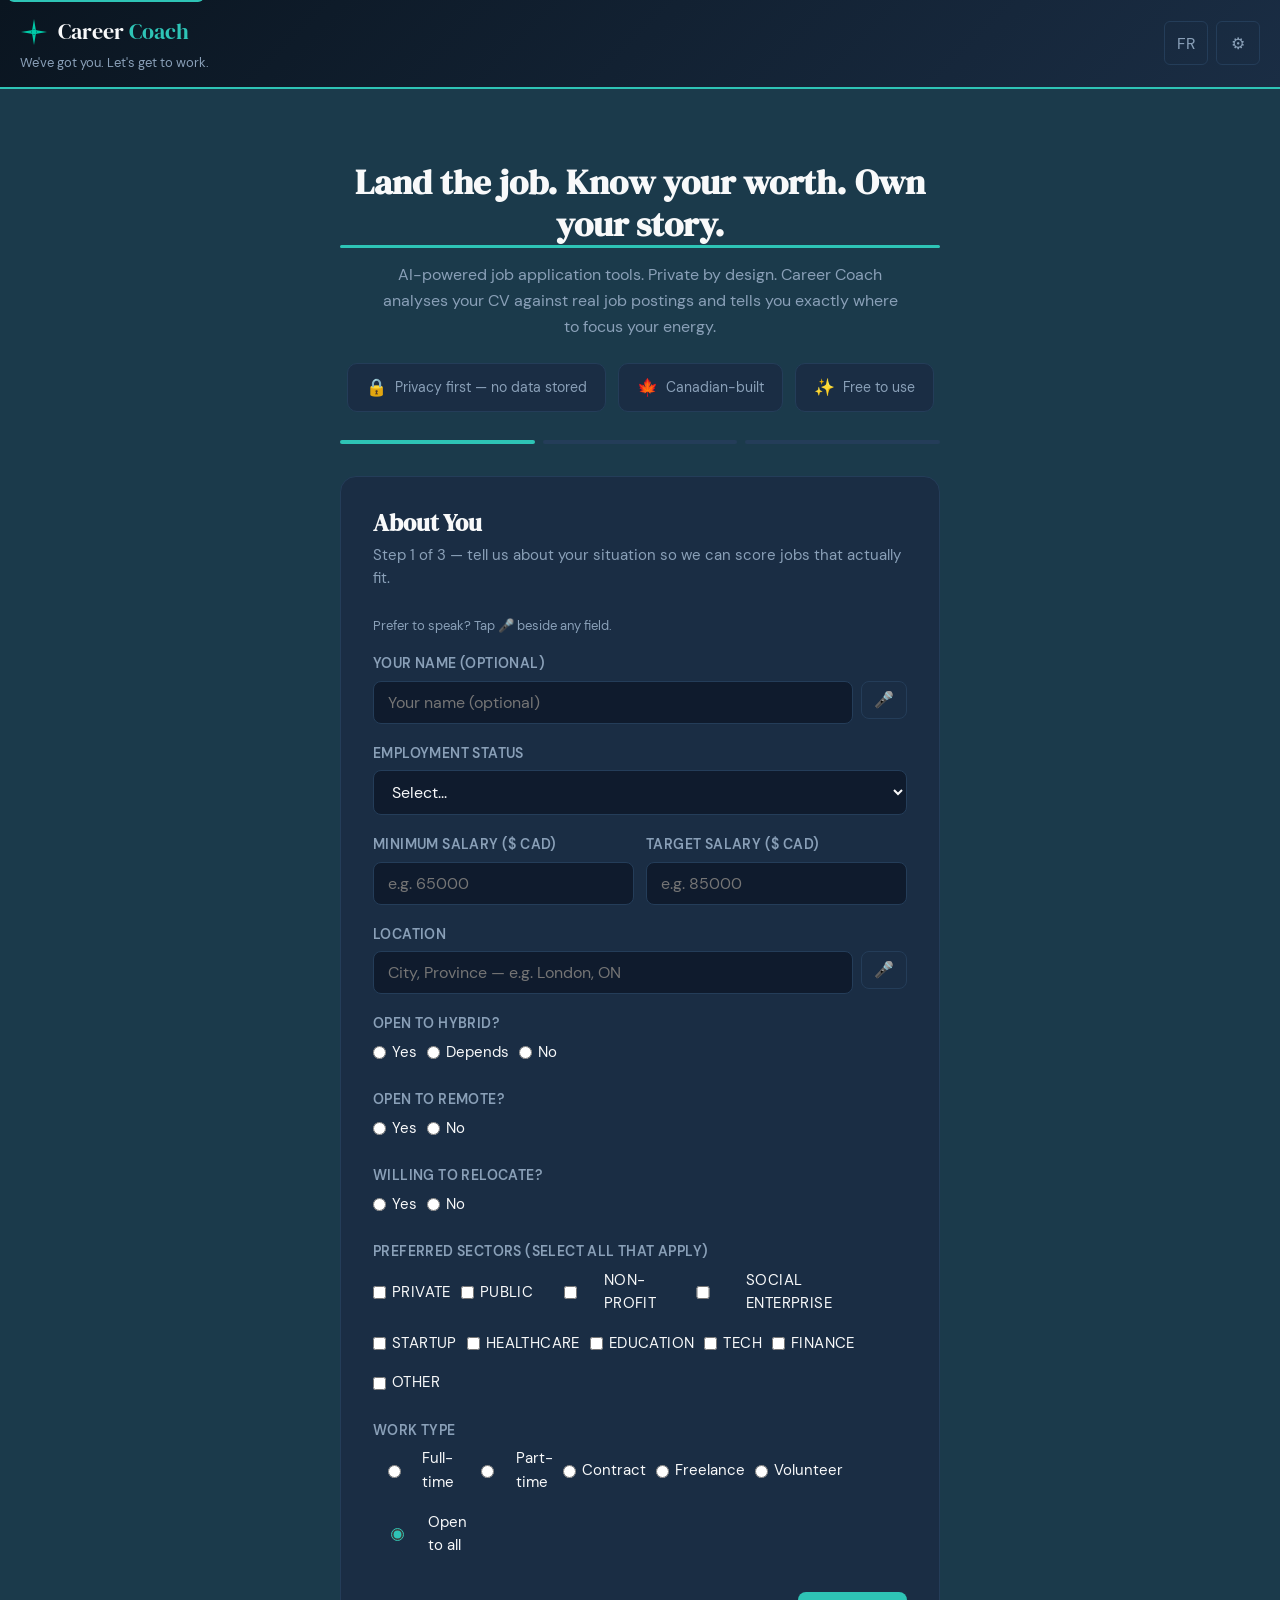
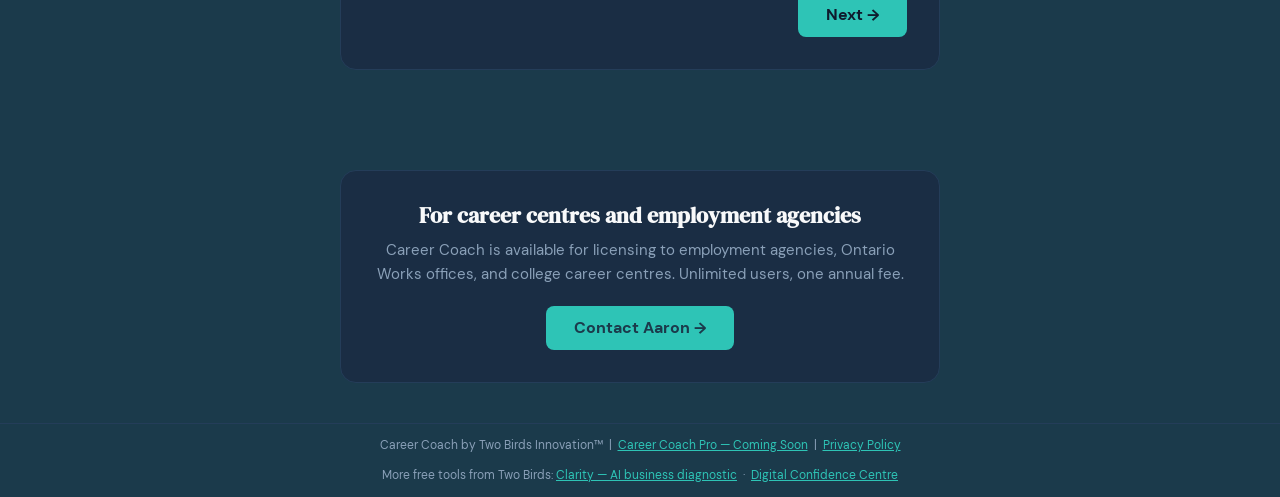
==== index.html @ eff374d5 "﻿feat(gate-zero): Posting Health Check module - Gate Zero structural enforcement Replaces manual Mar" ====
<!DOCTYPE html>
<html lang="en-CA">
<head>
  <meta charset="UTF-8">
  <meta name="viewport" content="width=device-width, initial-scale=1.0">
  <title>Career Coach — AI Job Application Tool | Two Birds Innovation</title>
  <meta name="description" content="Career Coach: AI-powered job application tools. Analyses your CV against real job postings and tells you where to focus. Private by design — your data stays in your browser.">
  <meta name="robots" content="index, follow">
  <link rel="canonical" href="https://twobirds-kramerica.github.io/career-coach/">
  <meta property="og:title" content="Career Coach — AI Job Application Tool">
  <meta property="og:description" content="Land the job. Know your worth. Own your story. AI-powered job application tools. Private by design.">
  <meta property="og:type" content="website">
  <meta property="og:url" content="https://twobirds-kramerica.github.io/career-coach/">
  <meta property="og:locale" content="en_CA">
  <!-- Self-hosted fonts (SIL OFL 1.1) — see fonts/*/OFL.txt for licence -->
  <link rel="preload" href="fonts/dm-sans/DMSans-Regular.woff2" as="font" type="font/woff2" crossorigin>
  <link rel="preload" href="fonts/dm-sans/DMSans-Medium.woff2" as="font" type="font/woff2" crossorigin>
  <link rel="preload" href="fonts/dm-sans/DMSans-SemiBold.woff2" as="font" type="font/woff2" crossorigin>
  <link rel="preload" href="fonts/dm-sans/DMSans-Bold.woff2" as="font" type="font/woff2" crossorigin>
  <link rel="stylesheet" href="fonts/dm-sans/dm-sans.css">
  <link rel="stylesheet" href="fonts/dm-serif-display/dm-serif-display.css">
  <style>
    *, *::before, *::after { box-sizing: border-box; margin: 0; padding: 0; }

    :root {
      --navy: #1B3A4B;
      --card: #1A2D44;
      --border: #243d59;
      --warm: #F8F9FA;
      --teal: #2EC4B6;
      --teal-dim: #239e93;
      --amber: #FF9F1C;
      --muted: #8AA0B8;
      --green: #2ECC71;
      --yellow: #F39C12;
      --red: #E74C3C;
      --purple: #9B59B6;
      --bg: #0F1B2D;
    }

    body { background: var(--navy); color: var(--warm); font-family: 'DM Sans', -apple-system, BlinkMacSystemFont, "Segoe UI", Roboto, sans-serif; min-height: 100vh; font-size: 16px; line-height: 1.6; }
    h1 { font-size: 40px; line-height: 1.2; }
    h2 { font-size: 32px; line-height: 1.2; }
    h3 { font-size: 24px; line-height: 1.2; }
    @media (max-width: 600px) {
      h1 { font-size: 28px; }
      h2 { font-size: 24px; }
      h3 { font-size: 20px; }
    }

    /* ── Util ── */
    .hidden { display: none !important; }
    .sr-only { position: absolute; width: 1px; height: 1px; overflow: hidden; clip: rect(0,0,0,0); }
    input, select, textarea { font-family: inherit; font-size: 1em; }
    button { font-family: inherit; cursor: pointer; }
    :focus-visible { outline: 2px solid var(--teal); outline-offset: 3px; }

    /* ── Header ── */
    .app-header {
      background: linear-gradient(135deg, #0a1520, #1A2D44);
      border-bottom: 2px solid var(--teal);
      padding: 14px 20px;
      display: flex; align-items: center; justify-content: space-between;
    }
    .app-logo { font-family: 'DM Serif Display', serif; font-size: 1.4em; color: var(--warm); }
    .app-logo span { color: var(--teal); }
    .app-tagline { color: var(--muted); font-size: 0.82em; margin-top: 2px; }
    .header-actions { display: flex; gap: 8px; align-items: center; }
    .btn-icon { background: none; border: 1px solid var(--border); color: var(--muted); padding: 6px 10px; border-radius: 6px; font-size: 1em; transition: border-color 0.2s; min-height: 44px; min-width: 44px; }
    .btn-icon:hover { border-color: var(--teal); color: var(--teal); }

    /* ── Onboarding ── */
    #onboarding {
      max-width: 640px; margin: 40px auto; padding: 0 20px 60px;
    }
    .wizard-progress { display: flex; gap: 8px; margin-bottom: 32px; }
    .wizard-step {
      flex: 1; height: 4px; border-radius: 2px; background: var(--border);
      transition: background 0.3s;
    }
    .wizard-step.active { background: var(--teal); }
    .wizard-step.done { background: var(--green); }

    .onboard-card {
      background: var(--card); border: 1px solid var(--border); border-radius: 16px; padding: 32px;
    }
    .onboard-card h2 { font-family: 'DM Serif Display', serif; font-size: 1.5rem; margin-bottom: 6px; color: var(--warm); }
    .onboard-card p.sub { color: var(--muted); font-size: 0.92em; margin-bottom: 24px; }

    .field-group { margin-bottom: 18px; }
    .field-group label { display: block; font-size: 0.88em; font-weight: 600; color: var(--muted); margin-bottom: 6px; text-transform: uppercase; letter-spacing: 0.4px; }
    .field-group input, .field-group select, .field-group textarea {
      width: 100%; padding: 10px 14px; background: #0F1B2D; border: 1px solid var(--border);
      border-radius: 8px; color: var(--warm); outline: none; transition: border-color 0.2s;
    }
    .field-group input:focus, .field-group select:focus, .field-group textarea:focus { border-color: var(--teal); }
    .field-group select option { background: var(--card); }
    .field-row { display: grid; grid-template-columns: 1fr 1fr; gap: 12px; }
    .radio-group { display: flex; gap: 10px; flex-wrap: wrap; }
    .radio-group label { display: flex; align-items: center; gap: 6px; cursor: pointer; font-size: 0.92em; font-weight: 400; color: var(--warm); text-transform: none; letter-spacing: 0; }
    .radio-group input[type=radio] { accent-color: var(--teal); }

    .priority-grid { display: grid; gap: 10px; }
    .priority-row { display: flex; align-items: center; gap: 12px; }
    .priority-row label { flex: 1; font-size: 0.92em; font-weight: 400; color: var(--warm); text-transform: none; letter-spacing: 0; }
    .priority-row input[type=number] { width: 64px; text-align: center; }

    .wizard-nav { display: flex; justify-content: space-between; margin-top: 28px; gap: 12px; }
    .btn-primary { background: var(--teal); color: #0F1B2D; border: none; padding: 12px 28px; border-radius: 8px; font-weight: 700; font-size: 1em; transition: background 0.2s; }
    .btn-primary:hover { background: var(--teal-dim); }
    .btn-secondary { background: none; border: 1px solid var(--border); color: var(--muted); padding: 12px 20px; border-radius: 8px; font-size: 1em; }
    .btn-secondary:hover { border-color: var(--teal); color: var(--teal); }

    .api-notice { background: rgba(0,201,167,0.08); border: 1px solid rgba(0,201,167,0.3); border-radius: 8px; padding: 12px 16px; font-size: 0.85em; color: var(--teal); margin-top: 16px; }

    /* ── Main Interface ── */
    #main-app { display: flex; height: calc(100vh - 60px); overflow: hidden; }

    .left-panel {
      width: 340px; min-width: 280px; border-right: 1px solid var(--border);
      display: flex; flex-direction: column; overflow: hidden;
    }
    .panel-header { padding: 16px; border-bottom: 1px solid var(--border); display: flex; align-items: center; justify-content: space-between; flex-shrink: 0; }
    .panel-title { font-weight: 700; font-size: 1em; }
    .job-count { background: var(--teal); color: #0F1B2D; border-radius: 12px; padding: 2px 8px; font-size: 0.78em; font-weight: 700; }

    .filter-bar { padding: 10px 16px; border-bottom: 1px solid var(--border); display: flex; gap: 6px; flex-wrap: wrap; flex-shrink: 0; }
    .filter-btn { background: none; border: 1px solid var(--border); color: var(--muted); padding: 4px 10px; border-radius: 20px; font-size: 0.78em; transition: all 0.2s; }
    .filter-btn.active { background: var(--teal); border-color: var(--teal); color: #0F1B2D; font-weight: 700; }

    .sort-bar { padding: 8px 16px; border-bottom: 1px solid var(--border); display: flex; align-items: center; gap: 8px; flex-shrink: 0; }
    .sort-bar label { font-size: 0.78em; color: var(--muted); }
    .sort-bar select { background: var(--card); border: 1px solid var(--border); color: var(--warm); padding: 4px 8px; border-radius: 6px; font-size: 0.8em; }

    .jobs-list { flex: 1; overflow-y: auto; padding: 12px; display: flex; flex-direction: column; gap: 8px; }
    .jobs-empty { color: var(--muted); font-size: 0.9em; text-align: center; padding: 40px 20px; }

    .job-card {
      background: var(--card); border: 1px solid var(--border); border-radius: 10px; padding: 14px;
      cursor: pointer; transition: border-color 0.2s;
    }
    .job-card:hover { border-color: var(--teal); }
    .job-card.selected { border-color: var(--teal); }
    .job-card-header { display: flex; justify-content: space-between; align-items: flex-start; gap: 8px; margin-bottom: 8px; }
    .job-title-co { flex: 1; }
    .job-title-co strong { font-size: 0.95em; display: block; }
    .job-title-co span { font-size: 0.82em; color: var(--muted); }
    .score-circle {
      width: 44px; height: 44px; border-radius: 50%; display: flex; align-items: center; justify-content: center;
      font-weight: 700; font-size: 0.95em; flex-shrink: 0; border: 2px solid;
    }
    .score-high { border-color: var(--green); color: var(--green); }
    .score-mid  { border-color: var(--yellow); color: var(--yellow); }
    .score-low  { border-color: var(--red); color: var(--red); }

    .job-badges { display: flex; gap: 6px; flex-wrap: wrap; }
    .badge { padding: 2px 8px; border-radius: 12px; font-size: 0.72em; font-weight: 600; }
    .badge-apply-custom { background: rgba(0,201,167,0.15); color: var(--teal); }
    .badge-apply-generic { background: rgba(243,156,18,0.15); color: var(--yellow); }
    .badge-skip { background: rgba(231,76,60,0.1); color: var(--red); }
    .badge-pending { background: rgba(138,160,184,0.15); color: var(--muted); }
    .risk-dot { width: 8px; height: 8px; border-radius: 50%; display: inline-block; }
    .risk-low { background: var(--green); }
    .risk-medium { background: var(--yellow); }
    .risk-high { background: var(--red); }

    .left-footer { padding: 12px 16px; border-top: 1px solid var(--border); flex-shrink: 0; }
    .btn-export { width: 100%; background: none; border: 1px solid var(--border); color: var(--muted); padding: 8px; border-radius: 8px; font-size: 0.88em; transition: all 0.2s; }
    .btn-export:hover { border-color: var(--teal); color: var(--teal); }

    /* ── Right panel ── */
    .right-panel { flex: 1; overflow-y: auto; padding: 24px; }
    .add-job-panel { max-width: 700px; margin: 0 auto; }
    .add-job-panel h2 { font-family: 'DM Serif Display', serif; font-size: 1.5em; margin-bottom: 6px; }
    .add-job-panel p { color: var(--muted); font-size: 0.9em; margin-bottom: 20px; }
    .job-textarea { width: 100%; height: 240px; background: var(--card); border: 1px solid var(--border); border-radius: 10px; padding: 16px; color: var(--warm); resize: vertical; font-size: 0.92em; line-height: 1.5; }
    .job-textarea:focus { outline: none; border-color: var(--teal); }
    .analyse-btn { background: var(--teal); color: #0F1B2D; border: none; padding: 14px 32px; border-radius: 8px; font-weight: 700; font-size: 1em; margin-top: 14px; transition: background 0.2s; width: 100%; }
    .analyse-btn:hover { background: var(--teal-dim); }
    .analyse-btn:disabled { opacity: 0.5; cursor: wait; }
    .analysis-status { margin-top: 12px; color: var(--teal); font-size: 0.9em; min-height: 22px; }
    .analysis-error { color: var(--red); }

    /* ── Job Search Stats Card ── */
    .job-stats-card { background: var(--card); border: 1px solid var(--border); border-radius: 12px; padding: 20px; margin-bottom: 20px; }
    .job-stats-card h3 { font-size: 1em; color: var(--muted); margin-bottom: 14px; text-transform: uppercase; letter-spacing: 0.4px; font-weight: 600; }
    .stats-grid { display: grid; grid-template-columns: repeat(2, 1fr); gap: 12px; }
    .stat-item { background: var(--bg); border-radius: 8px; padding: 12px; text-align: center; }
    .stat-item.stat-wide { grid-column: 1 / -1; }
    .stat-value { display: block; font-size: 1.6em; font-weight: 700; color: var(--teal); }
    .stat-label { display: block; font-size: 0.78em; color: var(--muted); margin-top: 2px; }
    @media print { .job-stats-card { display: none; } }

    /* ── URL input + aggregator warning ── */
    .job-url-row { margin-bottom: 12px; }
    .job-url-label { display: block; font-size: 0.8em; font-weight: 600; color: var(--muted); margin-bottom: 5px; }
    .url-hint { font-weight: 400; opacity: 0.7; }
    .job-url-field { display: flex; gap: 6px; }
    .job-url-input {
      flex: 1; background: var(--input-bg, #0F1B2D); border: 1px solid var(--border);
      border-radius: 8px; color: var(--fg); font-family: inherit;
      font-size: 0.85em; padding: 8px 12px; outline: none;
    }
    .job-url-input:focus { border-color: var(--teal); }
    .btn-url-open {
      background: transparent; border: 1px solid var(--border); border-radius: 8px;
      color: var(--teal); font-size: 0.82em; padding: 6px 12px; cursor: pointer;
      white-space: nowrap; display: inline-flex; align-items: center;
    }
    .btn-url-open:hover { border-color: var(--teal); background: rgba(0,201,167,0.08); }
    .aggregator-warning {
      margin-top: 8px; background: rgba(243,156,18,0.12); border: 1px solid rgba(243,156,18,0.4);
      border-radius: 8px; padding: 8px 12px; font-size: 0.82em; color: #F39C12; line-height: 1.45;
    }
    .aggregator-warning a { color: var(--teal); text-decoration: underline; }

    /* ── Gate 0 verification block ── */
    .gate0-block {
      background: rgba(0,0,0,0.2); border: 1px solid var(--border);
      border-radius: 10px; padding: 12px 14px; margin-bottom: 20px; font-size: 0.85em;
    }
    .gate0-header { display: flex; align-items: center; gap: 8px; flex-wrap: wrap; margin-bottom: 8px; }
    .gate0-label { font-weight: 700; font-size: 0.78em; letter-spacing: 0.06em; text-transform: uppercase; color: var(--muted); }
    .g0-badge { border-radius: 20px; padding: 2px 10px; font-size: 0.78em; font-weight: 700; }
    .g0-verified     { background: rgba(46,204,113,0.15);  color: #2ECC71; }
    .g0-unverified   { background: rgba(231,76,60,0.15);   color: #E74C3C; }
    .g0-aggregator   { background: rgba(243,156,18,0.15);  color: #F39C12; }
    .g0-likely-live  { background: rgba(46,204,113,0.12);  color: #2ECC71; }
    .g0-unreachable  { background: rgba(231,76,60,0.15);   color: #E74C3C; }
    .g0-check-result { margin-top: 10px; }
    .g0-check-note   { font-size: 0.82em; color: var(--muted); margin: 6px 0 0; line-height: 1.4; }
    .btn-g0-primary  { border-color: var(--teal) !important; color: var(--teal) !important; }
    .btn-g0-confirm  { border-color: #2ECC71 !important; color: #2ECC71 !important; }
    .btn-g0-dead     { border-color: #E74C3C !important; color: #E74C3C !important; }
    .gate0-row { display: flex; gap: 8px; align-items: baseline; margin-bottom: 5px; font-size: 0.82em; }
    .gate0-field-label { color: var(--muted); flex-shrink: 0; min-width: 100px; }
    .gate0-link { color: var(--teal); word-break: break-all; text-decoration: underline; }
    .gate0-actions { display: flex; gap: 6px; flex-wrap: wrap; margin-top: 10px; align-items: center; }
    .btn-g0 {
      background: transparent; border: 1px solid var(--border); color: var(--fg);
      border-radius: 20px; padding: 4px 12px; font-size: 0.78em; cursor: pointer;
      font-family: inherit; transition: all 0.15s;
    }
    .btn-g0:hover { border-color: var(--teal); color: var(--teal); }
    .gate0-canon-wrap { display: flex; gap: 6px; flex: 1; min-width: 0; }
    .canonical-url-input {
      flex: 1; min-width: 0; background: var(--input-bg, #0F1B2D); border: 1px solid var(--border);
      border-radius: 20px; color: var(--fg); font-family: inherit; font-size: 0.78em;
      padding: 4px 12px; outline: none;
    }
    .canonical-url-input:focus { border-color: var(--teal); }

    /* ── Job Detail Panel ── */
    .job-detail { max-width: 800px; }
    .detail-header { display: flex; justify-content: space-between; align-items: flex-start; margin-bottom: 24px; }
    .detail-title { font-family: 'DM Serif Display', serif; font-size: 1.7em; }
    .detail-company { color: var(--muted); font-size: 1em; margin-top: 4px; }
    .btn-close-detail { background: none; border: 1px solid var(--border); color: var(--muted); padding: 8px 14px; border-radius: 8px; }
    .btn-close-detail:hover { border-color: var(--teal); color: var(--teal); }

    .score-bars { display: grid; grid-template-columns: repeat(auto-fit, minmax(160px, 1fr)); gap: 14px; margin-bottom: 24px; }
    .score-bar-card { background: var(--card); border: 1px solid var(--border); border-radius: 10px; padding: 14px; }
    .score-bar-card .label { font-size: 0.78em; color: var(--muted); text-transform: uppercase; letter-spacing: 0.4px; margin-bottom: 8px; }
    .score-bar-card .value { font-size: 1.6em; font-weight: 700; }
    .meter { height: 6px; background: var(--border); border-radius: 3px; margin-top: 8px; overflow: hidden; }
    .meter-fill { height: 100%; border-radius: 3px; transition: width 0.6s ease; }

    .detail-sections { display: grid; gap: 16px; }
    .detail-section { background: var(--card); border: 1px solid var(--border); border-radius: 10px; padding: 18px; }
    .detail-section h3 { font-size: 0.88em; font-weight: 700; color: var(--muted); text-transform: uppercase; letter-spacing: 0.5px; margin-bottom: 12px; }
    .tag-list { display: flex; flex-wrap: wrap; gap: 6px; }
    .tag { padding: 4px 10px; background: rgba(0,201,167,0.1); color: var(--teal); border-radius: 20px; font-size: 0.82em; }
    .gap-item { display: flex; align-items: flex-start; gap: 8px; margin-bottom: 8px; font-size: 0.9em; }
    .gap-item::before { content: "✗"; color: var(--red); flex-shrink: 0; }
    .strength-item { display: flex; align-items: flex-start; gap: 8px; margin-bottom: 8px; font-size: 0.9em; }
    .strength-item::before { content: "✓"; color: var(--green); flex-shrink: 0; }

    /* Defendability slider */
    .defend-row { display: flex; align-items: center; gap: 12px; margin-bottom: 16px; flex-wrap: wrap; }
    .defend-row label { font-size: 0.82em; color: var(--muted); white-space: nowrap; }
    .defend-slider { flex: 1; min-width: 120px; accent-color: var(--teal); }
    .suggestion-card { background: #0F1B2D; border: 1px solid var(--border); border-radius: 8px; padding: 12px 14px; margin-bottom: 8px; display: flex; align-items: flex-start; gap: 10px; }
    .suggestion-card input[type=checkbox] { accent-color: var(--teal); margin-top: 3px; flex-shrink: 0; }
    .suggestion-text { font-size: 0.9em; line-height: 1.5; flex: 1; }
    .btn-gen-cv { background: var(--teal); color: #0F1B2D; border: none; padding: 12px 24px; border-radius: 8px; font-weight: 700; margin-top: 12px; transition: background 0.2s; }
    .btn-gen-cv:hover { background: var(--teal-dim); }
    .cv-output { width: 100%; height: 300px; background: #0F1B2D; border: 1px solid var(--border); border-radius: 8px; padding: 14px; color: var(--warm); resize: vertical; margin-top: 12px; font-size: 0.88em; }
    .btn-copy { background: none; border: 1px solid var(--teal); color: var(--teal); padding: 8px 16px; border-radius: 6px; margin-top: 8px; }

    /* Tracker */
    .tracker-row { display: flex; gap: 12px; flex-wrap: wrap; align-items: flex-end; margin-bottom: 12px; }
    .tracker-row .field-group { margin: 0; flex: 1; min-width: 140px; }
    .tracker-notes { width: 100%; background: #0F1B2D; border: 1px solid var(--border); border-radius: 8px; padding: 10px 14px; color: var(--warm); resize: vertical; height: 80px; font-size: 0.88em; }

    /* Settings panel */
    #settings-panel {
      position: fixed; top: 0; right: 0; width: 360px; height: 100vh;
      background: var(--card); border-left: 1px solid var(--border);
      padding: 24px; overflow-y: auto; z-index: 100;
      transform: translateX(100%); transition: transform 0.3s ease;
    }
    #settings-panel.open { transform: translateX(0); }
    #settings-panel h2 { font-family: 'DM Serif Display', serif; font-size: 1.4em; margin-bottom: 20px; }
    .settings-overlay { position: fixed; inset: 0; background: rgba(0,0,0,0.5); z-index: 99; display: none; }
    .settings-overlay.open { display: block; }
    .danger-btn { background: rgba(231,76,60,0.1); border: 1px solid var(--red); color: var(--red); padding: 10px 20px; border-radius: 8px; width: 100%; margin-top: 8px; font-size: 0.9em; }

    /* Advanced settings / API key */
    .advanced-settings summary {
      cursor: pointer;
      color: var(--muted);
      font-size: 0.82em;
      padding: 8px 0;
      border-top: 1px solid var(--border);
      margin-top: 8px;
      list-style: none;
    }
    .advanced-settings summary::-webkit-details-marker { display: none; }
    .advanced-settings summary::before { content: '▶ '; font-size: 0.7em; }
    details[open].advanced-settings summary::before { content: '▼ '; }

    /* Premium badge */
    .pro-badge { background: linear-gradient(135deg, #F4A261, #e87f3a); color: white; padding: 1px 6px; border-radius: 4px; font-size: 0.7em; font-weight: 700; vertical-align: middle; margin-left: 4px; }

    /* Footer */
    .app-footer { text-align: center; padding: 12px; color: var(--muted); font-size: 0.78em; border-top: 1px solid var(--border); }
    .app-footer a { color: var(--teal); }

    /* ── Hero ── */
    .hero-section {
      text-align: center;
      padding: 32px 0 24px;
    }
    .hero-headline {
      font-family: 'DM Serif Display', serif;
      font-size: clamp(1.6rem, 4vw, 2.2rem);
      color: var(--warm);
      display: inline-block;
      position: relative;
      margin-bottom: 14px;
    }
    .hero-headline::after {
      content: '';
      display: block;
      height: 3px;
      background: var(--teal);
      border-radius: 2px;
      width: 100%;
      transform: scaleX(0);
      transform-origin: left center;
      animation: underline-grow 0.8s 0.3s ease forwards;
    }
    @keyframes underline-grow {
      to { transform: scaleX(1); }
    }
    .hero-sub {
      color: var(--muted);
      font-size: 1rem;
      line-height: 1.6;
      max-width: 520px;
      margin: 0 auto;
    }

    /* ── Voice Input ── */
    .mic-btn {
      background: none;
      border: 1px solid var(--border);
      color: var(--muted);
      border-radius: 8px;
      padding: 10px 12px;
      font-size: 1em;
      cursor: pointer;
      transition: border-color 0.2s, color 0.2s;
      flex-shrink: 0;
      line-height: 1;
    }
    .mic-btn:hover { border-color: var(--teal); color: var(--teal); }
    .mic-btn.recording { border-color: var(--red); color: var(--red); animation: mic-pulse 0.8s infinite; }
    @keyframes mic-pulse { 0%,100%{opacity:1} 50%{opacity:0.5} }

    /* ── Checkboxes ── */
    .checkbox-group { display: flex; flex-wrap: wrap; gap: 10px; }
    .checkbox-group label { display: flex; align-items: center; gap: 6px; cursor: pointer; font-size: 0.92em; color: var(--warm); font-weight: 400; }
    .checkbox-group input[type=checkbox] { accent-color: var(--teal); }

    /* ── 768px: two-column to single column ── */
    @media (max-width: 768px) {
      #main-app { flex-direction: column; height: auto; overflow: visible; }
      .left-panel { width: 100%; border-right: none; border-bottom: 1px solid var(--border); }
      .right-panel { overflow-y: visible; }
      #settings-panel { width: 100%; max-width: 100%; }
      .detail-sections > div[style*="grid-template-columns:1fr 1fr"] { grid-template-columns: 1fr !important; }
    }

    /* ── 700px (legacy breakpoint, kept for specificity) ── */
    @media (max-width: 700px) {
      .left-panel { max-height: 50vh; }
    }

    /* ── 600px: job list scrollable, panels stack ── */
    @media (max-width: 600px) {
      .jobs-list { overflow-y: auto; max-height: 40vh; }
      .left-panel { max-height: none; }
      .score-bars { grid-template-columns: 1fr 1fr; }
      .tracker-row { flex-direction: column; }
      .tracker-row .field-group { min-width: 0; width: 100%; }
      .detail-header { flex-direction: column; gap: 12px; }
      .btn-close-detail { align-self: flex-start; }
    }

    /* ── Phase 9 additions ── */

    /* Job Market Insights panel */
    .market-insights-panel {
      background: rgba(0,201,167,0.04);
      border: 1px solid rgba(0,201,167,0.3);
      border-radius: 10px;
      margin-top: 28px;
      overflow: hidden;
    }
    .market-insights-summary {
      display: flex;
      align-items: center;
      justify-content: space-between;
      padding: 12px 16px;
      cursor: pointer;
      user-select: none;
      list-style: none;
    }
    .market-insights-summary::-webkit-details-marker { display: none; }
    .market-insights-summary .mi-title {
      font-size: 0.88em;
      font-weight: 700;
      color: var(--teal);
      text-transform: uppercase;
      letter-spacing: 0.5px;
      display: flex;
      align-items: center;
      gap: 8px;
    }
    .market-insights-summary .mi-title::before {
      content: '📊';
      font-size: 1em;
    }
    .market-insights-summary .mi-toggle {
      font-size: 0.75em;
      color: var(--muted);
    }
    details.market-insights-panel[open] .mi-toggle::after { content: '▲'; }
    details.market-insights-panel:not([open]) .mi-toggle::after { content: '▼'; }
    .market-insights-body {
      padding: 0 16px 16px;
      display: grid;
      gap: 10px;
    }
    .mi-row {
      display: flex;
      align-items: flex-start;
      gap: 10px;
      font-size: 0.88em;
      line-height: 1.5;
    }
    .mi-label {
      color: var(--muted);
      white-space: nowrap;
      flex-shrink: 0;
      min-width: 140px;
      font-size: 0.82em;
      text-transform: uppercase;
      letter-spacing: 0.3px;
    }
    .mi-value { color: var(--warm); font-weight: 500; }
    .mi-tags { display: flex; flex-wrap: wrap; gap: 5px; }
    .mi-tag {
      background: rgba(0,201,167,0.1);
      color: var(--teal);
      border-radius: 20px;
      padding: 2px 9px;
      font-size: 0.82em;
    }
    .mi-source {
      font-size: 0.76em;
      color: var(--muted);
      padding-top: 6px;
      border-top: 1px solid var(--border);
      font-style: italic;
    }
    @media (max-width: 600px) {
      .market-insights-body { grid-template-columns: 1fr; }
      .mi-label { min-width: 0; width: 100%; margin-bottom: 2px; }
      .mi-row { flex-direction: column; gap: 2px; }
    }

    /* Live Remote Jobs panel (Remotive API) */
    .rj-list { padding: 0 16px 16px; display: flex; flex-direction: column; gap: 8px; }
    .rj-loading { padding: 20px 16px; color: var(--muted); font-size: 0.88em; text-align: center; }
    .rj-job { border: 1px solid var(--border); border-radius: 8px; padding: 12px 14px; display: flex; flex-direction: column; gap: 4px; }
    .rj-job-title { font-weight: 600; font-size: 0.92em; color: var(--warm); }
    .rj-job-meta { font-size: 0.81em; color: var(--muted); display: flex; gap: 8px; flex-wrap: wrap; align-items: center; }
    .rj-cat { background: rgba(0,201,167,0.1); color: var(--teal); border-radius: 20px; padding: 1px 9px; font-size: 0.79em; font-weight: 600; }
    .rj-apply { align-self: flex-start; margin-top: 6px; font-size: 0.82em; color: var(--teal); text-decoration: none; border: 1px solid var(--teal); border-radius: 6px; padding: 3px 12px; transition: background 0.15s; }
    .rj-apply:hover { background: rgba(0,201,167,0.12); }
    .rj-source { font-size: 0.76em; color: var(--muted); padding: 8px 16px 12px; border-top: 1px solid var(--border); font-style: italic; }

    /* Cover Letter Templates section */
    .cover-letter-section {
      margin-top: 28px;
    }
    .cover-letter-section h3 {
      font-family: 'DM Serif Display', serif;
      font-size: 1.1em;
      margin-bottom: 6px;
      color: var(--warm);
    }
    .cover-letter-section p.sub {
      color: var(--muted);
      font-size: 0.88em;
      margin-bottom: 14px;
    }
    .cover-letter-section .field-group { margin-bottom: 12px; }
    .cl-textarea {
      width: 100%;
      height: 320px;
      background: var(--card);
      border: 1px solid var(--border);
      border-radius: 10px;
      padding: 16px;
      color: var(--warm);
      resize: vertical;
      font-size: 0.88em;
      line-height: 1.6;
      font-family: inherit;
    }
    .cl-textarea:focus { outline: none; border-color: var(--teal); }
    .cl-actions { display: flex; gap: 8px; margin-top: 8px; flex-wrap: wrap; }
    .btn-copy-cl {
      background: none;
      border: 1px solid var(--teal);
      color: var(--teal);
      padding: 8px 16px;
      border-radius: 6px;
      font-size: 0.88em;
      cursor: pointer;
      transition: background 0.2s, color 0.2s;
    }
    .btn-copy-cl:hover { background: var(--teal); color: #0F1B2D; }
    @media (max-width: 600px) {
      .cl-textarea { height: 240px; font-size: 16px; }
    }

    /* ── Phase 10 additions ── */

    /* Mobile polish */
    @media (max-width: 480px) {
      .right-panel { padding: 14px; }
      .add-job-panel { max-width: 100%; }
      .job-textarea { width: 100%; font-size: 16px; }
      .field-group input, .field-group select, .field-group textarea { font-size: 16px; }
      .analyse-btn { min-height: 44px; font-size: 1em; }
      .btn-primary, .btn-secondary { min-height: 44px; }
      .filter-btn { min-height: 44px; padding: 6px 12px; }
      .score-bars { grid-template-columns: 1fr 1fr; }
      .detail-sections > div[style*="grid-template-columns:1fr 1fr"] { grid-template-columns: 1fr !important; }
    }
    /* ── 375px: no horizontal scroll, all text readable ── */
    @media (max-width: 380px) {
      body { overflow-x: hidden; }
      .score-bars { grid-template-columns: 1fr; }
      .field-row { grid-template-columns: 1fr; }
      .onboard-card { padding: 20px; }
      .wizard-nav { flex-direction: column; gap: 8px; }
      .wizard-nav button { width: 100%; min-height: 44px; }
      .mi-label { font-size: 0.78em; }
      .app-header { padding: 10px 12px; }
      .app-logo { font-size: 1.15em; }
      .right-panel { padding: 12px; }
      .add-job-panel h2 { font-size: 1.2em; }
    }
    /* ── Mobile CTA + tap target enforcement ── */
    @media (max-width: 600px) {
      .btn-primary, .analyse-btn, .wizard-nav button, [type="submit"] { width: 100%; min-height: 44px; }
      a[href^="mailto"] { display: block; text-align: center; min-height: 44px; line-height: 44px; }
    }

    /* Ensure textarea is full-width on mobile generally */
    .job-textarea { font-size: 16px; }

    /* Demo card */
    .demo-card {
      background: linear-gradient(135deg, rgba(0,201,167,0.06), rgba(244,162,97,0.06));
      border: 1px dashed var(--teal);
      border-radius: 12px;
      padding: 20px;
      margin-top: 20px;
    }
    .demo-card-label {
      display: inline-block;
      background: var(--teal);
      color: #0F1B2D;
      font-size: 0.72em;
      font-weight: 700;
      padding: 2px 8px;
      border-radius: 4px;
      text-transform: uppercase;
      letter-spacing: 0.5px;
      margin-bottom: 10px;
    }
    .demo-card h3 {
      font-family: 'DM Serif Display', serif;
      font-size: 1.2em;
      margin-bottom: 4px;
      color: var(--warm);
    }
    .demo-card .demo-sub {
      color: var(--muted);
      font-size: 0.85em;
      margin-bottom: 14px;
      line-height: 1.5;
    }
    .demo-score-row {
      display: flex;
      gap: 12px;
      flex-wrap: wrap;
      margin-bottom: 14px;
    }
    .demo-score-chip {
      background: var(--card);
      border: 1px solid var(--border);
      border-radius: 8px;
      padding: 8px 14px;
      text-align: center;
      min-width: 80px;
    }
    .demo-score-chip .dsc-label { font-size: 0.72em; color: var(--muted); text-transform: uppercase; letter-spacing: 0.4px; }
    .demo-score-chip .dsc-value { font-size: 1.3em; font-weight: 700; margin-top: 2px; }
    .demo-tags { display: flex; flex-wrap: wrap; gap: 6px; margin-bottom: 14px; }
    .btn-try-demo {
      background: none;
      border: 1px solid var(--teal);
      color: var(--teal);
      padding: 10px 20px;
      border-radius: 8px;
      font-weight: 600;
      font-size: 0.92em;
      cursor: pointer;
      transition: background 0.2s, color 0.2s;
      min-height: 44px;
    }
    .btn-try-demo:hover { background: var(--teal); color: #0F1B2D; }

    /* Textarea row with Try Demo button */
    .textarea-actions {
      display: flex;
      align-items: center;
      justify-content: space-between;
      gap: 8px;
      margin-bottom: 8px;
      flex-wrap: wrap;
    }
    .textarea-actions .hint {
      font-size: 0.78em;
      color: var(--muted);
    }

    /* History section */
    .history-section {
      max-width: 700px;
      margin: 32px auto 0;
      padding: 0 0 40px;
    }
    .history-section h3 {
      font-family: 'DM Serif Display', serif;
      font-size: 1em;
      color: var(--muted);
      text-transform: uppercase;
      letter-spacing: 0.5px;
      font-size: 0.82em;
      margin-bottom: 10px;
    }
    .history-list {
      display: flex;
      flex-direction: column;
      gap: 6px;
    }
    .history-item {
      background: var(--card);
      border: 1px solid var(--border);
      border-radius: 8px;
      padding: 10px 14px;
      display: flex;
      justify-content: space-between;
      align-items: center;
      cursor: pointer;
      transition: border-color 0.2s;
      gap: 12px;
    }
    .history-item:hover { border-color: var(--teal); }
    .history-item-title {
      font-size: 0.9em;
      font-weight: 600;
      flex: 1;
      white-space: nowrap;
      overflow: hidden;
      text-overflow: ellipsis;
    }
    .history-item-meta {
      font-size: 0.78em;
      color: var(--muted);
      white-space: nowrap;
      flex-shrink: 0;
    }
    .history-score {
      font-size: 0.82em;
      font-weight: 700;
      padding: 2px 8px;
      border-radius: 10px;
      flex-shrink: 0;
    }
    .history-score-high { background: rgba(46,204,113,0.15); color: var(--green); }
    .history-score-mid  { background: rgba(243,156,18,0.15); color: var(--yellow); }
    .history-score-low  { background: rgba(231,76,60,0.1); color: var(--red); }
    .history-score-none { background: rgba(138,160,184,0.1); color: var(--muted); }

    /* Keyboard shortcuts panel */
    #kbd-help-overlay {
      position: fixed; inset: 0; background: rgba(0,0,0,0.6); z-index: 200; display: flex; align-items: center; justify-content: center;
    }
    #kbd-help-panel {
      background: var(--card); border: 1px solid var(--border); border-radius: 16px; padding: 28px 32px; max-width: 400px; width: 90%;
    }
    #kbd-help-panel h2 { font-family: 'DM Serif Display', serif; font-size: 1.3em; margin-bottom: 18px; }
    .kbd-row { display: flex; align-items: center; justify-content: space-between; gap: 16px; padding: 8px 0; border-bottom: 1px solid var(--border); }
    .kbd-row:last-child { border-bottom: none; }
    .kbd-row .kbd-desc { font-size: 0.9em; color: var(--muted); }
    .kbd-key {
      display: inline-block; background: #0F1B2D; border: 1px solid var(--border); border-radius: 5px;
      padding: 2px 8px; font-size: 0.82em; font-family: monospace; color: var(--warm); white-space: nowrap;
    }
    #kbd-close-btn { margin-top: 18px; display: block; width: 100%; background: none; border: 1px solid var(--border); color: var(--muted); padding: 10px; border-radius: 8px; cursor: pointer; min-height: 44px; }
    #kbd-close-btn:hover { border-color: var(--teal); color: var(--teal); }

    /* Shortcut hint in UI */
    .kbd-hint { font-size: 0.75em; color: var(--muted); opacity: 0.8; margin-left: 8px; }

    /* ── Stats card ── */
    .stats-card {
      background: rgba(0,201,167,0.06);
      border: 1px solid rgba(0,201,167,0.2);
      border-radius: 8px;
      padding: 10px 12px;
      margin-bottom: 8px;
      display: grid;
      grid-template-columns: 1fr 1fr;
      gap: 6px;
    }
    .stat-item { text-align: center; }
    .stat-value { font-size: 1.25em; font-weight: 700; color: var(--teal); }
    .stat-label { font-size: 0.68em; color: var(--muted); text-transform: uppercase; letter-spacing: 0.3px; margin-top: 1px; }

    /* ── Print ── */
    @media print {
      body { background: #fff; color: #111; }
      .app-header, .left-panel, #settings-panel, .settings-overlay,
      #kbd-help-overlay, .salary-modal-overlay, .app-footer { display: none !important; }
      #main-app { flex-direction: column; height: auto; overflow: visible; }
      .right-panel { width: 100%; overflow: visible; padding: 0; }
      .job-detail { max-width: 100%; }
      .btn-close-detail, .btn-gen-cv, .btn-copy, .analyse-btn,
      .btn-salary-neg, .btn-export, .cl-actions { display: none !important; }
      .detail-section { break-inside: avoid; }
      .score-bars { grid-template-columns: repeat(4, 1fr); }
      .score-bar-card, .detail-section { background: #f9f9f9; border: 1px solid #ddd; }
    }

    /* ── 6A: Salary Negotiation Modal ── */
    #settings-panel { overflow-y: auto; -webkit-overflow-scrolling: touch; }
    .salary-modal-overlay {
      position: fixed; inset: 0; background: rgba(0,0,0,0.65); z-index: 300;
      display: flex; align-items: center; justify-content: center; padding: 16px;
    }
    .salary-modal {
      background: var(--card); border: 1px solid var(--border); border-radius: 16px;
      padding: 28px 28px 24px; max-width: 640px; width: 100%; max-height: 88vh;
      overflow-y: auto; position: relative;
    }
    .salary-modal h2 {
      font-family: 'DM Serif Display', serif; font-size: 1.3em; margin-bottom: 4px;
      padding-right: 36px;
    }
    .salary-modal .modal-sub { color: var(--muted); font-size: 0.88em; margin-bottom: 20px; }
    .salary-modal-close {
      position: absolute; top: 14px; right: 14px; background: none;
      border: 1px solid var(--border); color: var(--muted); padding: 10px 14px;
      min-height: 44px; min-width: 44px;
      border-radius: 6px; font-size: 0.88em; cursor: pointer; transition: border-color 0.2s;
    }
    .salary-modal-close:hover { border-color: var(--teal); color: var(--teal); }
    .salary-range-chip {
      background: rgba(0,201,167,0.1); border: 1px solid rgba(0,201,167,0.35);
      border-radius: 10px; padding: 12px 16px; margin-bottom: 18px; text-align: center;
    }
    .salary-range-chip .src-label { font-size: 0.78em; color: var(--muted); text-transform: uppercase; letter-spacing: 0.4px; margin-bottom: 4px; }
    .salary-range-chip .src-value { font-size: 1.4em; font-weight: 700; color: var(--teal); }
    .salary-modal h3 { font-size: 0.82em; font-weight: 700; color: var(--muted); text-transform: uppercase; letter-spacing: 0.5px; margin: 18px 0 8px; }
    .salary-modal p { font-size: 0.92em; line-height: 1.65; color: var(--warm); margin-bottom: 10px; }
    .salary-tactics { list-style: none; display: flex; flex-direction: column; gap: 8px; margin-bottom: 4px; }
    .salary-tactics li {
      background: #0F1B2D; border: 1px solid var(--border); border-radius: 8px;
      padding: 10px 14px; font-size: 0.9em; line-height: 1.5; display: flex; gap: 10px;
    }
    .salary-tactics li::before { content: '✓'; color: var(--green); flex-shrink: 0; font-weight: 700; }
    .salary-dont { list-style: none; display: flex; flex-direction: column; gap: 6px; }
    .salary-dont li {
      background: rgba(231,76,60,0.07); border: 1px solid rgba(231,76,60,0.2);
      border-radius: 8px; padding: 9px 14px; font-size: 0.9em; line-height: 1.5; display: flex; gap: 10px;
    }
    .salary-dont li::before { content: '✗'; color: var(--red); flex-shrink: 0; font-weight: 700; }
    .salary-modal-loading { text-align: center; color: var(--teal); padding: 40px 0; font-size: 0.95em; }
    .btn-salary-neg {
      background: none; border: 1px solid var(--amber); color: var(--amber);
      padding: 8px 16px; border-radius: 8px; font-size: 0.88em; font-weight: 600;
      cursor: pointer; transition: background 0.2s, color 0.2s; margin-top: 12px;
    }
    .btn-salary-neg:hover { background: var(--amber); color: #0F1B2D; }

    /* ── 6B: Red Flags ── */
    details.red-flags-section {
      background: rgba(231,76,60,0.06); border: 1px solid rgba(231,76,60,0.25);
      border-radius: 10px; margin-top: 16px; overflow: hidden;
    }
    details.red-flags-section summary {
      display: flex; align-items: center; gap: 8px; padding: 12px 16px;
      cursor: pointer; list-style: none; user-select: none;
      font-size: 0.88em; font-weight: 700; color: var(--red);
    }
    details.red-flags-section summary::-webkit-details-marker { display: none; }
    details.red-flags-section summary .rf-toggle { margin-left: auto; font-size: 0.75em; color: var(--muted); }
    details.red-flags-section[open] summary .rf-toggle::after { content: '▲'; }
    details.red-flags-section:not([open]) summary .rf-toggle::after { content: '▼'; }
    .red-flags-body { padding: 0 16px 14px; display: flex; flex-direction: column; gap: 7px; }
    .red-flag-item {
      font-size: 0.88em; line-height: 1.5; display: flex; gap: 8px; align-items: flex-start;
    }
    .red-flag-item::before { content: '⚠'; flex-shrink: 0; }
    .no-red-flags { font-size: 0.88em; color: var(--green); padding: 0 0 10px; }

    /* ── 6D: Industry Insights card ── */
    .industry-insights-card {
      background: rgba(255,159,28,0.04); border: 1px solid rgba(255,159,28,0.3);
      border-radius: 10px; padding: 16px; margin-top: 16px;
    }
    .industry-insights-card .ii-header {
      font-size: 0.78em; font-weight: 700; color: var(--amber); text-transform: uppercase;
      letter-spacing: 0.5px; margin-bottom: 10px; display: flex; align-items: center; gap: 6px;
    }
    .industry-insights-card .ii-header::before { content: '📈'; }
    .ii-grid { display: grid; grid-template-columns: 1fr 1fr; gap: 8px; }
    .ii-stat { font-size: 0.86em; }
    .ii-stat .ii-stat-label { color: var(--muted); font-size: 0.82em; text-transform: uppercase; letter-spacing: 0.3px; }
    .ii-stat .ii-stat-value { color: var(--warm); font-weight: 600; margin-top: 2px; }
    .ii-skills { display: flex; flex-wrap: wrap; gap: 5px; margin-top: 10px; }
    .ii-skill-tag {
      background: rgba(244,162,97,0.12); color: var(--amber); border-radius: 20px;
      padding: 2px 9px; font-size: 0.8em;
    }
    .ii-source { font-size: 0.75em; color: var(--muted); font-style: italic; margin-top: 8px; }
    @media (max-width: 600px) { .ii-grid { grid-template-columns: 1fr; } }

    /* Skip-to-content (WCAG 2.4.1) */
    .skip-link {
      position: absolute;
      top: -48px;
      left: 8px;
      background: var(--teal);
      color: #0a1520;
      padding: 12px 16px;
      border-radius: 0 0 6px 6px;
      font-weight: 700;
      z-index: 9999;
      text-decoration: none;
      transition: top 0.2s ease;
    }
    .skip-link:focus { top: 0; outline: 3px solid #fff; outline-offset: 2px; }
  </style>
</head>
<body>

<a href="#main" class="skip-link">Skip to main content</a>

<!-- App Header -->
<header class="app-header">
  <div>
    <div class="app-logo-row" style="display:flex;align-items:center;gap:10px;">
      <svg width="28" height="28" viewBox="0 0 28 28" xmlns="http://www.w3.org/2000/svg" aria-hidden="true" fill="#00C9A7">
        <polygon points="14,1 16,13 14,11 12,13"/>
        <polygon points="27,14 15,12 17,14 15,16"/>
        <polygon points="14,27 12,15 14,17 16,15"/>
        <polygon points="1,14 13,16 11,14 13,12"/>
        <circle cx="14" cy="14" r="2.5"/>
      </svg>
      <div class="app-logo">Career <span>Coach</span></div>
    </div>
    <div class="app-tagline" data-en="We've got you. Let's get to work." data-fr="Nous sommes là pour vous. Au travail.">We've got you. Let's get to work.</div>
  </div>
  <div class="header-actions">
    <button class="btn-icon" id="langToggleBtn" onclick="toggleLang()" aria-label="Toggle language / Basculer la langue">FR</button>
    <button class="btn-icon" id="settingsBtn" title="Settings" aria-label="Settings">⚙</button>
  </div>
</header>

<!-- Settings overlay -->
<div class="settings-overlay" id="settingsOverlay"></div>
<aside id="settings-panel" aria-label="Settings">
  <h2>Settings</h2>

  <p style="font-size:0.88em;color:var(--muted);margin-bottom:16px;" data-en="Career Coach uses AI to analyse your applications. The API key is already configured — you do not need to change anything here." data-fr="Career Coach utilise l'IA pour analyser vos candidatures. La clé API est déjà configurée — vous n'avez rien à modifier ici.">Career Coach uses AI to analyse your applications. The API key is already configured — you do not need to change anything here.</p>
  <details class="advanced-settings">
    <summary data-en="Advanced — pick provider + API key" data-fr="Avancé — choisir le fournisseur et la clé API">Advanced — pick provider + API key</summary>
    <div style="margin-top:14px;">
      <div class="field-group">
        <label for="settingsProvider">AI provider</label>
        <select id="settingsProvider" onchange="renderSettingsForProvider(this.value)">
          <option value="anthropic">Claude (Anthropic)</option>
          <option value="openai">GPT-4o (OpenAI)</option>
          <option value="gemini">Gemini (Google)</option>
          <option value="ollama">Ollama (local, no key)</option>
        </select>
      </div>
      <div class="field-group" id="settingsApiKeyGroup">
        <label for="settingsApiKey"><span id="settingsApiKeyLabel">Anthropic API Key</span></label>
        <input type="password" id="settingsApiKey" placeholder="sk-ant-..." autocomplete="off">
        <p id="settingsApiKeyNote" style="font-size:0.8em;color:var(--muted);margin-top:6px;">Stored only in your browser. Never sent anywhere except to the provider's API.</p>
        <p style="font-size:0.8em;margin-top:8px;"><a id="settingsGetKeyLink" href="https://console.anthropic.com" target="_blank" rel="noopener noreferrer" style="color:var(--teal);">Get an Anthropic API key →</a></p>
      </div>
      <button class="btn-primary" onclick="saveApiKey()" style="width:100%;">Save provider &amp; key</button>
    </div>
  </details>

  <div style="margin-top:28px;border-top:1px solid var(--border);padding-top:20px;">
    <p style="font-size:0.78em;color:var(--muted);margin-bottom:12px;" data-en="🔒 All job data is stored only in your browser. Nothing leaves your device except API calls to analyse jobs." data-fr="🔒 Toutes les données sont stockées uniquement dans votre navigateur. Rien ne quitte votre appareil sauf les appels API pour analyser les offres.">🔒 All job data is stored only in your browser. Nothing leaves your device except API calls to analyse jobs.</p>
    <button class="btn-export" onclick="exportCSV()" data-en="Export CSV ↓" data-fr="Exporter CSV ↓">Export CSV ↓</button>
    <button class="btn-export" style="margin-top:6px;" onclick="exportJSON()" data-en="Export All Data (JSON) ↓" data-fr="Exporter toutes les données (JSON) ↓">Export All Data (JSON) ↓</button>
    <div style="margin-top:16px;border-top:1px solid var(--border);padding-top:12px;">
      <button class="danger-btn" onclick="clearJobs()" data-en="Clear all jobs" data-fr="Supprimer toutes les offres">Clear all jobs</button>
      <button class="danger-btn" onclick="resetProfile()" data-en="Reset profile (return to onboarding)" data-fr="Réinitialiser le profil (retour à l'accueil)">Reset profile (return to onboarding)</button>
    </div>
  </div>
</aside>

<main id="main">

<!-- ONBOARDING WIZARD -->
<div id="onboarding">

  <div class="hero-section">
    <h1 class="hero-headline" data-en="Land the job. Know your worth. Own your story." data-fr="Décrochez le poste. Connaissez votre valeur. Maîtrisez votre récit.">Land the job. Know your worth. Own your story.</h1>
    <p class="hero-sub" data-en="AI-powered job application tools. Private by design. Career Coach analyses your CV against real job postings and tells you exactly where to focus your energy." data-fr="Outils de candidature propulsés par l'IA. Confidentiels par conception. Career Coach analyse votre CV par rapport aux offres d'emploi réelles et vous indique exactement où concentrer vos efforts.">AI-powered job application tools. Private by design. Career Coach analyses your CV against real job postings and tells you exactly where to focus your energy.</p>
  </div>

  <!-- Trust Signals -->
  <div style="display:flex;gap:12px;justify-content:center;flex-wrap:wrap;margin-bottom:28px;">
    <div style="background:var(--card);border:1px solid var(--border);border-radius:10px;padding:10px 18px;font-size:0.88em;color:var(--muted);display:flex;align-items:center;gap:8px;">
      <span style="font-size:1.2em;">🔒</span>
      <span data-en="Privacy first — no data stored" data-fr="Confidentialité d'abord — aucune donnée stockée">Privacy first — no data stored</span>
    </div>
    <div style="background:var(--card);border:1px solid var(--border);border-radius:10px;padding:10px 18px;font-size:0.88em;color:var(--muted);display:flex;align-items:center;gap:8px;">
      <span style="font-size:1.2em;">🍁</span>
      <span data-en="Canadian-built" data-fr="Conçu au Canada">Canadian-built</span>
    </div>
    <div style="background:var(--card);border:1px solid var(--border);border-radius:10px;padding:10px 18px;font-size:0.88em;color:var(--muted);display:flex;align-items:center;gap:8px;">
      <span style="font-size:1.2em;">✨</span>
      <span data-en="Free to use" data-fr="Gratuit">Free to use</span>
    </div>
  </div>

  <div class="wizard-progress" role="list" aria-label="Setup progress">
    <div class="wizard-step active" id="ws1" role="listitem" aria-label="Step 1 of 3: About You — current"></div>
    <div class="wizard-step" id="ws2" role="listitem" aria-label="Step 2 of 3: Search Criteria — not started"></div>
    <div class="wizard-step" id="ws3" role="listitem" aria-label="Step 3 of 3: Review — not started"></div>
  </div>

  <!-- Step 1 -->
  <div id="step1" class="onboard-card">
    <h2 data-en="About You" data-fr="À Propos de Vous">About You</h2>
    <p class="sub" data-en="Step 1 of 3 — tell us about your situation so we can score jobs that actually fit." data-fr="Étape 1 de 3 — parlez-nous de votre situation pour que nous puissions évaluer les emplois qui vous conviennent vraiment.">Step 1 of 3 — tell us about your situation so we can score jobs that actually fit.</p>

    <p class="voice-note" style="font-size:0.82em;color:var(--muted);margin-bottom:16px;" data-en="Prefer to speak? Tap 🎤 beside any field." data-fr="Préférez parler? Appuyez sur 🎤 à côté de n'importe quel champ.">Prefer to speak? Tap 🎤 beside any field.</p>

    <div class="field-group">
      <label for="pName">Your Name (optional)</label>
      <div style="display:flex;gap:8px;align-items:flex-start;">
        <input type="text" id="pName" placeholder="Your name (optional)" style="flex:1;">
        <button type="button" class="mic-btn" onclick="startVoice(this,'pName')" aria-label="Voice input">🎤</button>
      </div>
    </div>
    <div class="field-group">
      <label for="pStatus">Employment Status</label>
      <select id="pStatus">
        <option value="">Select...</option>
        <option>Currently employed</option>
        <option>Recently laid off</option>
        <option>Returning to work after a break</option>
        <option>Changing careers</option>
        <option>Other</option>
      </select>
    </div>
    <div class="field-row">
      <div class="field-group">
        <label for="pMinSal">Minimum Salary ($ CAD)</label>
        <input type="number" id="pMinSal" placeholder="e.g. 65000">
      </div>
      <div class="field-group">
        <label for="pTargetSal">Target Salary ($ CAD)</label>
        <input type="number" id="pTargetSal" placeholder="e.g. 85000">
      </div>
    </div>
    <div class="field-group">
      <label for="pLocation">Location</label>
      <div style="display:flex;gap:8px;align-items:flex-start;">
        <input type="text" id="pLocation" placeholder="City, Province — e.g. London, ON" style="flex:1;">
        <button type="button" class="mic-btn" onclick="startVoice(this,'pLocation')" aria-label="Voice input">🎤</button>
      </div>
    </div>
    <div class="field-group">
      <label>Open to Hybrid?</label>
      <div class="radio-group">
        <label><input type="radio" name="hybrid" value="Yes"> Yes</label>
        <label><input type="radio" name="hybrid" value="Depends"> Depends</label>
        <label><input type="radio" name="hybrid" value="No"> No</label>
      </div>
    </div>
    <div class="field-group">
      <label>Open to Remote?</label>
      <div class="radio-group">
        <label><input type="radio" name="remote" value="Yes"> Yes</label>
        <label><input type="radio" name="remote" value="No"> No</label>
      </div>
    </div>
    <div class="field-group">
      <label>Willing to Relocate?</label>
      <div class="radio-group">
        <label><input type="radio" name="relocate" value="Yes"> Yes</label>
        <label><input type="radio" name="relocate" value="No"> No</label>
      </div>
    </div>

    <div class="field-group">
      <label data-en="Preferred Sectors (select all that apply)" data-fr="Secteurs préférés (sélectionnez tout ce qui s'applique)">Preferred Sectors (select all that apply)</label>
      <div class="checkbox-group">
        <label><input type="checkbox" name="sector" value="Private"> <span data-en="Private" data-fr="Privé">Private</span></label>
        <label><input type="checkbox" name="sector" value="Public"> <span data-en="Public" data-fr="Public">Public</span></label>
        <label><input type="checkbox" name="sector" value="Non-profit"> <span data-en="Non-profit" data-fr="Sans but lucratif">Non-profit</span></label>
        <label><input type="checkbox" name="sector" value="Social enterprise"> <span data-en="Social enterprise" data-fr="Entreprise sociale">Social enterprise</span></label>
        <label><input type="checkbox" name="sector" value="Startup"> <span data-en="Startup" data-fr="Démarrage">Startup</span></label>
        <label><input type="checkbox" name="sector" value="Healthcare"> <span data-en="Healthcare" data-fr="Santé">Healthcare</span></label>
        <label><input type="checkbox" name="sector" value="Education"> <span data-en="Education" data-fr="Éducation">Education</span></label>
        <label><input type="checkbox" name="sector" value="Tech"> Tech</label>
        <label><input type="checkbox" name="sector" value="Finance"> Finance</label>
        <label><input type="checkbox" name="sector" value="Other"> <span data-en="Other" data-fr="Autre">Other</span></label>
      </div>
    </div>

    <div class="field-group">
      <label data-en="Work Type" data-fr="Type de travail">Work Type</label>
      <div class="radio-group">
        <label><input type="radio" name="workType" value="Full-time"> <span data-en="Full-time" data-fr="Temps plein">Full-time</span></label>
        <label><input type="radio" name="workType" value="Part-time"> <span data-en="Part-time" data-fr="Temps partiel">Part-time</span></label>
        <label><input type="radio" name="workType" value="Contract"> <span data-en="Contract" data-fr="Contrat">Contract</span></label>
        <label><input type="radio" name="workType" value="Freelance"> Freelance</label>
        <label><input type="radio" name="workType" value="Volunteer"> <span data-en="Volunteer" data-fr="Bénévolat">Volunteer</span></label>
        <label><input type="radio" name="workType" value="Open to all" checked> <span data-en="Open to all" data-fr="Ouvert à tout">Open to all</span></label>
      </div>
    </div>

    <div class="wizard-nav">
      <span></span>
      <button class="btn-primary" onclick="goStep(2)" data-en="Next →" data-fr="Suivant →">Next →</button>
    </div>
  </div>

  <!-- Step 2 -->
  <div id="step2" class="onboard-card hidden">
    <h2 data-en="What Matters to You" data-fr="Ce Qui Compte Pour Vous">What Matters to You</h2>
    <p class="sub" data-en="Step 2 of 3 — rank your priorities (1 = most important, 5 = least)." data-fr="Étape 2 de 3 — classez vos priorités (1 = le plus important, 5 = le moins).">Step 2 of 3 — rank your priorities (1 = most important, 5 = least).</p>

    <div class="priority-grid" id="priorityGrid">
      <div class="priority-row"><label for="p_salary">Salary &amp; Compensation</label><input type="number" id="p_salary" min="1" max="5" value="1"></div>
      <div class="priority-row"><label for="p_wlb">Work-Life Balance</label><input type="number" id="p_wlb" min="1" max="5" value="2"></div>
      <div class="priority-row"><label for="p_security">Job Security &amp; Stability</label><input type="number" id="p_security" min="1" max="5" value="3"></div>
      <div class="priority-row"><label for="p_growth">Growth &amp; Learning</label><input type="number" id="p_growth" min="1" max="5" value="4"></div>
      <div class="priority-row"><label for="p_culture">Company Culture &amp; Values</label><input type="number" id="p_culture" min="1" max="5" value="5"></div>
    </div>

    <div class="field-group" style="margin-top:18px;">
      <label for="pIntensity">Work Intensity</label>
      <select id="pIntensity">
        <option>Relaxed</option>
        <option selected>Balanced</option>
        <option>Intense</option>
        <option>Whatever it takes</option>
      </select>
    </div>
    <div class="field-group">
      <label>Gig Work Acceptable?</label>
      <div class="radio-group">
        <label><input type="radio" name="gig" value="Yes"> Yes</label>
        <label><input type="radio" name="gig" value="Short-term only"> Short-term only</label>
        <label><input type="radio" name="gig" value="No" checked> No</label>
      </div>
    </div>
    <div class="field-group">
      <label>Three Personal Values</label>
      <div style="display:flex;gap:8px;flex-wrap:wrap;">
        <div style="display:flex;gap:8px;align-items:flex-start;flex:1;min-width:120px;">
          <input type="text" id="pVal1" placeholder="e.g. Integrity" style="flex:1;padding:8px 12px;background:#0F1B2D;border:1px solid var(--border);border-radius:8px;color:var(--warm);">
          <button type="button" class="mic-btn" onclick="startVoice(this,'pVal1')" aria-label="Voice input">🎤</button>
        </div>
        <div style="display:flex;gap:8px;align-items:flex-start;flex:1;min-width:120px;">
          <input type="text" id="pVal2" placeholder="e.g. Family" style="flex:1;padding:8px 12px;background:#0F1B2D;border:1px solid var(--border);border-radius:8px;color:var(--warm);">
          <button type="button" class="mic-btn" onclick="startVoice(this,'pVal2')" aria-label="Voice input">🎤</button>
        </div>
        <div style="display:flex;gap:8px;align-items:flex-start;flex:1;min-width:120px;">
          <input type="text" id="pVal3" placeholder="e.g. Creativity" style="flex:1;padding:8px 12px;background:#0F1B2D;border:1px solid var(--border);border-radius:8px;color:var(--warm);">
          <button type="button" class="mic-btn" onclick="startVoice(this,'pVal3')" aria-label="Voice input">🎤</button>
        </div>
      </div>
    </div>

    <div style="margin-top:24px;border-top:1px solid var(--border);padding-top:20px;">
      <h3 style="font-family:'DM Serif Display',serif;font-size:1.1rem;margin-bottom:4px;color:var(--warm);" data-en="Things I definitely do NOT want" data-fr="Ce que je ne veux définitivement PAS">Things I definitely do NOT want</h3>
      <p style="font-size:0.82em;color:var(--muted);margin-bottom:16px;" data-en="Jobs matching these will score lower." data-fr="Les offres correspondantes obtiendront une note plus basse.">Jobs matching these will score lower.</p>

      <div class="field-group">
        <label data-en="Industries to avoid" data-fr="Secteurs à éviter">Industries to avoid</label>
        <input type="text" id="pAvoidIndustries" placeholder="e.g. Oil and gas, gambling, tobacco">
      </div>

      <div class="field-group">
        <label data-en="Company types to avoid" data-fr="Types d'entreprises à éviter">Company types to avoid</label>
        <div class="checkbox-group">
          <label><input type="checkbox" name="avoidCompany" value="Government"> <span data-en="Government" data-fr="Gouvernement">Government</span></label>
          <label><input type="checkbox" name="avoidCompany" value="Large enterprise"> <span data-en="Large enterprise" data-fr="Grande entreprise">Large enterprise</span></label>
          <label><input type="checkbox" name="avoidCompany" value="Startup"> <span data-en="Startup" data-fr="Démarrage">Startup</span></label>
          <label><input type="checkbox" name="avoidCompany" value="Non-profit"> <span data-en="Non-profit" data-fr="Organisme sans but lucratif">Non-profit</span></label>
          <label><input type="checkbox" name="avoidCompany" value="Other"> <span data-en="Other" data-fr="Autre">Other</span></label>
        </div>
      </div>

      <div class="field-group">
        <label data-en="Work arrangements to avoid" data-fr="Arrangements de travail à éviter">Work arrangements to avoid</label>
        <div class="checkbox-group">
          <label><input type="checkbox" name="avoidArrangement" value="100% in-office"> <span data-en="100% in-office" data-fr="100 % en présentiel">100% in-office</span></label>
          <label><input type="checkbox" name="avoidArrangement" value="Night shifts"> <span data-en="Night shifts" data-fr="Quarts de nuit">Night shifts</span></label>
          <label><input type="checkbox" name="avoidArrangement" value="On-call"> <span data-en="On-call" data-fr="Garde">On-call</span></label>
          <label><input type="checkbox" name="avoidArrangement" value="Heavy travel"> <span data-en="Heavy travel" data-fr="Voyages fréquents">Heavy travel</span></label>
        </div>
      </div>

      <div class="field-group">
        <label data-en="Anything else I want to avoid" data-fr="Autre chose que je veux éviter">Anything else I want to avoid</label>
        <textarea id="pAvoidOther" class="job-textarea" style="height:80px;" placeholder="Describe anything else you want to avoid in a role or company..."></textarea>
      </div>
    </div>

    <div class="wizard-nav">
      <button class="btn-secondary" onclick="goStep(1)" data-en="← Back" data-fr="← Retour">← Back</button>
      <button class="btn-primary" onclick="goStep(3)" data-en="Next →" data-fr="Suivant →">Next →</button>
    </div>
  </div>

  <!-- Step 3 -->
  <div id="step3" class="onboard-card hidden">
    <h2 data-en="Your CV" data-fr="Votre CV">Your CV</h2>
    <p class="sub" data-en="Step 3 of 3 — paste your CV so we can match you to jobs precisely." data-fr="Étape 3 de 3 — collez votre CV pour que nous puissions vous associer précisément aux offres d'emploi.">Step 3 of 3 — paste your CV so we can match you to jobs precisely.</p>

    <div class="field-group">
      <label>CV Text (paste full CV)</label>
      <div style="margin-bottom:8px;">
        <button type="button" class="mic-btn" onclick="startVoice(this,'pCV')" aria-label="Voice input" style="display:inline-flex;align-items:center;gap:6px;">🎤 <span style="font-size:0.88em;color:var(--muted);">Dictate CV</span></button>
      </div>
      <textarea id="pCV" class="job-textarea" placeholder="Paste your full CV text here — the more detail, the better the analysis"></textarea>
    </div>
    <details style="margin-bottom:16px;">
      <summary style="cursor:pointer;color:var(--muted);font-size:0.88em;">+ Optional: paste an existing cover letter</summary>
      <textarea id="pCoverLetter" class="job-textarea" style="margin-top:8px;height:160px;" placeholder="Paste an existing cover letter (optional)"></textarea>
    </details>

    <div class="api-notice">🔒 Your CV stays on your device. It's only sent to the AI when you click "Analyse" — and only to score a specific job. We never store it on a server.</div>

    <div class="wizard-nav">
      <button class="btn-secondary" onclick="goStep(2)" data-en="← Back" data-fr="← Retour">← Back</button>
      <button class="btn-primary" onclick="saveProfile()" data-en="Save my profile →" data-fr="Sauvegarder mon profil →">Save my profile →</button>
    </div>
  </div>
</div>

<!-- MAIN APP -->
<div id="main-app" class="hidden">
  <!-- Left: jobs list -->
  <div class="left-panel">
    <div class="panel-header">
      <span class="panel-title">My Jobs <span class="job-count" id="jobCount">0</span></span>
    </div>
    <div class="filter-bar" id="filterBar">
      <button class="filter-btn active" data-filter="all" onclick="setFilter('all', this)">All</button>
      <button class="filter-btn" data-filter="apply custom" onclick="setFilter('apply custom', this)">Apply Custom</button>
      <button class="filter-btn" data-filter="apply generic" onclick="setFilter('apply generic', this)">Apply Generic</button>
      <button class="filter-btn" data-filter="skip" onclick="setFilter('skip', this)">Skip</button>
      <button class="filter-btn" data-filter="pending" onclick="setFilter('pending', this)">Not Analysed</button>
    </div>
    <div class="sort-bar">
      <label for="sortSelect">Sort:</label>
      <select id="sortSelect" onchange="renderJobList()">
        <option value="score">Score ↓</option>
        <option value="ats">ATS ↓</option>
        <option value="date">Date Added ↓</option>
        <option value="salary">Salary Match</option>
      </select>
    </div>
    <div class="jobs-list" id="jobsList"></div>
    <div class="left-footer">
      <div class="stats-card hidden" id="statsCard"></div>
      <button class="btn-export" onclick="exportCSV()" data-en="↓ Export CSV" data-fr="↓ Exporter CSV">↓ Export CSV</button>
      <button class="btn-export" onclick="exportApplicationsReport()" style="margin-top:6px;" data-en="↓ Export Application Report" data-fr="↓ Exporter le rapport de candidatures">↓ Export Application Report</button>
      <button class="btn-export" onclick="printJobsTable()" style="margin-top:6px;" data-en="🖨 Print My Jobs" data-fr="🖨 Imprimer mes offres">🖨 Print My Jobs</button>
      <div style="border-top:1px solid var(--border);margin-top:14px;padding-top:12px;">
        <button class="btn-salary-neg" onclick="openLinkedInModal()" style="width:100%;justify-content:center;" data-en="💼 Optimise LinkedIn Profile" data-fr="💼 Optimiser le profil LinkedIn">💼 Optimise LinkedIn Profile</button>
      </div>
    </div>
  </div>

  <!-- Right: add job / job detail -->
  <div class="right-panel" id="rightPanel">
    <!-- Job Search Stats Card -->
    <div id="jobStatsCard" class="job-stats-card hidden">
      <h3 data-en="Your Job Search" data-fr="Votre recherche d'emploi">Your Job Search</h3>
      <div class="stats-grid">
        <div class="stat-item">
          <span class="stat-value" id="statTotal">0</span>
          <span class="stat-label" data-en="Jobs Analysed" data-fr="Offres analysées">Jobs Analysed</span>
        </div>
        <div class="stat-item">
          <span class="stat-value" id="statAvgFit">—</span>
          <span class="stat-label" data-en="Avg Fit Score" data-fr="Score moyen">Avg Fit Score</span>
        </div>
        <div class="stat-item">
          <span class="stat-value" id="statApply">0</span>
          <span class="stat-label" data-en="Recommended" data-fr="Recommandées">Recommended</span>
        </div>
        <div class="stat-item">
          <span class="stat-value" id="statSkip">0</span>
          <span class="stat-label" data-en="Skipped" data-fr="Ignorées">Skipped</span>
        </div>
        <div class="stat-item stat-wide">
          <span class="stat-value" id="statDays">—</span>
          <span class="stat-label" data-en="Days Since First Job" data-fr="Jours depuis la première offre">Days Since First Job</span>
        </div>
      </div>
      <!-- Pipeline view -->
      <div id="pipelineSection" style="display:none;margin-top:14px;padding-top:12px;border-top:1px solid var(--border)">
        <div style="font-size:0.75em;font-weight:700;text-transform:uppercase;letter-spacing:0.4px;color:var(--muted);margin-bottom:8px" data-en="Application Pipeline" data-fr="Pipeline de candidatures">Application Pipeline</div>
        <div id="pipelineBar" style="display:flex;gap:6px;flex-wrap:wrap"></div>
      </div>
      <!-- Priority action flags -->
      <div id="priorityFlags" style="display:none;margin-top:10px;padding-top:10px;border-top:1px solid var(--border)">
        <div style="font-size:0.75em;font-weight:700;text-transform:uppercase;letter-spacing:0.4px;color:var(--muted);margin-bottom:8px">Action Needed</div>
        <div id="priorityFlagsBar" style="display:flex;flex-direction:column;gap:5px"></div>
      </div>
    </div>

    <div class="add-job-panel" id="addJobPanel">
      <h2 data-en="Add a Job" data-fr="Ajouter une offre">Add a Job</h2>
      <p>Paste a full job posting to analyse it against your profile. The AI will score the match, flag risks, and suggest CV tweaks.</p>

      <!-- Gate 0: Posting URL -->
      <div class="job-url-row">
        <label for="jobUrlInput" class="job-url-label">Posting URL <span class="url-hint">(paste the link — helps detect aggregators)</span></label>
        <div class="job-url-field">
          <input type="url" id="jobUrlInput" class="job-url-input" placeholder="https://jobs.lever.co/company/... or https://indeed.com/..." autocomplete="off" spellcheck="false">
          <button class="btn-url-open" id="btnUrlOpen" onclick="openPostingUrl()" title="Open URL in new tab to verify it is live" style="display:none" aria-label="Open posting URL in new tab">Open ↗</button>
        </div>
        <div class="aggregator-warning hidden" id="aggregatorWarning" role="alert">
          ⚠️ <strong>Aggregator detected.</strong> Find the employer's direct careers page before building your package. <a href="#" id="aggregatorHelpLink" target="_blank" rel="noopener noreferrer">Search for the employer →</a>
        </div>
      </div>

      <div class="textarea-actions">
        <span class="hint">Press <kbd class="kbd-key">?</kbd> for keyboard shortcuts</span>
        <button class="btn-try-demo" onclick="tryDemo()" title="Fill with a sample posting to see what an analysis looks like">✦ Try Demo</button>
      </div>
      <label for="jobInput" class="sr-only">Job posting text</label>
      <textarea class="job-textarea" id="jobInput" placeholder="Paste job posting text here — include the full description for the best analysis"></textarea>
      <button class="analyse-btn" id="analyseBtn" onclick="analyseJob()" data-en="Analyse this job" data-fr="Analyser cette offre">Analyse this job</button>
      <div class="analysis-status" id="analysisStatus"></div>

      <!-- Demo card — shown when textarea is empty and no history -->
      <div class="demo-card hidden" id="demoCard">
        <div class="demo-card-label">Demo Result</div>
        <h3>Senior Product Manager — Acme Health Tech</h3>
        <p class="demo-sub">This is what a Career Coach analysis looks like. The AI scores your CV against the job description, flags gaps and strengths, and tells you exactly how to apply.</p>
        <div class="demo-score-row">
          <div class="demo-score-chip"><div class="dsc-label">Composite</div><div class="dsc-value" style="color:#2ECC71">78</div></div>
          <div class="demo-score-chip"><div class="dsc-label">ATS Match</div><div class="dsc-value" style="color:#00C9A7">82</div></div>
          <div class="demo-score-chip"><div class="dsc-label">Overall Fit</div><div class="dsc-value" style="color:#9B59B6">74</div></div>
          <div class="demo-score-chip"><div class="dsc-label">Salary</div><div class="dsc-value" style="font-size:0.9em;color:#F39C12">At Target</div></div>
        </div>
        <div class="demo-tags">
          <span class="tag">Agile / Scrum</span>
          <span class="tag">Stakeholder management</span>
          <span class="tag">Data-driven</span>
          <span class="tag">Patient-centred design</span>
          <span class="tag">Regulated environment</span>
        </div>
        <p style="font-size:0.82em;color:var(--muted);margin-bottom:10px;line-height:1.5">
          <strong style="color:var(--green)">Strengths:</strong> 7 years PM experience, healthcare domain knowledge, strong metrics track record.<br>
          <strong style="color:var(--red)">Gaps:</strong> No HL7/FHIR experience listed, missing formal PMP certification.
        </p>
        <p style="font-size:0.82em;color:var(--teal);margin-bottom:14px">Recommendation: <strong>Apply with a customised CV</strong></p>
        <button class="btn-try-demo" onclick="tryDemo()">Fill in sample job &amp; run your own analysis →</button>
      </div>

      <!-- Recent analyses history -->
      <div class="history-section hidden" id="historySection">
        <h3>Recent Analyses</h3>
        <div class="history-list" id="historyList"></div>
      </div>

      <!-- Job Market Insights (9A) -->
      <details class="market-insights-panel" id="marketInsightsPanel">
        <summary class="market-insights-summary">
          <span class="mi-title" id="miPanelTitle" data-en="Job Market Insights — Canada" data-fr="Aperçu du marché de l'emploi — Canada">Job Market Insights — Canada</span>
          <span class="mi-toggle"></span>
        </summary>
        <div class="market-insights-body">
          <div class="mi-row" id="lfsRateRow" style="display:none;">
            <span class="mi-label" data-en="Unemployment Rate (CA)" data-fr="Taux de chômage (CA)">Unemployment Rate (CA)</span>
            <span class="mi-value" id="lfsRateValue">—</span>
          </div>
          <div class="mi-row">
            <span class="mi-label" data-en="Avg. Time to Hire" data-fr="Délai moyen d'embauche">Avg. Time to Hire</span>
            <span class="mi-value" data-en="28 days" data-fr="28 jours">28 days</span>
          </div>
          <div class="mi-row">
            <span class="mi-label" data-en="Top In-Demand Skills" data-fr="Compétences les plus recherchées">Top In-Demand Skills</span>
            <div class="mi-tags">
              <span class="mi-tag" data-en="AI Literacy" data-fr="Maîtrise de l'IA">AI Literacy</span>
              <span class="mi-tag" data-en="Project Management" data-fr="Gestion de projet">Project Management</span>
              <span class="mi-tag" data-en="Data Analysis" data-fr="Analyse de données">Data Analysis</span>
              <span class="mi-tag" data-en="Bilingualism" data-fr="Bilinguisme">Bilingualism</span>
            </div>
          </div>
          <div class="mi-row">
            <span class="mi-label" data-en="Sectors Hiring Actively" data-fr="Secteurs en forte embauche">Sectors Hiring Actively</span>
            <div class="mi-tags">
              <span class="mi-tag" data-en="Healthcare" data-fr="Santé">Healthcare</span>
              <span class="mi-tag" data-en="Clean Energy" data-fr="Énergie propre">Clean Energy</span>
              <span class="mi-tag" data-en="Financial Services" data-fr="Services financiers">Financial Services</span>
              <span class="mi-tag" data-en="Technology" data-fr="Technologie">Technology</span>
            </div>
          </div>
          <div class="mi-row">
            <span class="mi-label" data-en="Remote / Hybrid Roles" data-fr="Postes à distance / hybrides">Remote / Hybrid Roles</span>
            <span class="mi-value" data-en="~35% of professional roles offer hybrid work" data-fr="~35 % des postes professionnels offrent un mode hybride">~35% of professional roles offer hybrid work</span>
          </div>
          <div class="mi-source" id="miSourceLine" data-en="Source: Two Birds Innovation market summary" data-fr="Source : Résumé du marché Two Birds Innovation">Source: Two Birds Innovation market summary</div>
        </div>
      </details>

      <!-- Live Remote Jobs — Remotive API (9B) -->
      <details class="market-insights-panel" id="remoteJobsPanel" style="margin-top:12px;">
        <summary class="market-insights-summary">
          <span class="mi-title" data-en="Live Remote Jobs" data-fr="Emplois à distance en direct">Live Remote Jobs</span>
          <span class="mi-toggle"></span>
        </summary>
        <div id="rjContent">
          <div class="rj-loading" data-en="Fetching live listings…" data-fr="Récupération des offres…">Fetching live listings…</div>
        </div>
        <div class="rj-source" data-en="Source: Remotive · live feed · remote roles worldwide" data-fr="Source : Remotive · flux en direct · postes à distance mondiaux">Source: Remotive · live feed · remote roles worldwide</div>
      </details>

      <!-- Cover Letter Templates (9C) -->
      <div class="cover-letter-section" id="coverLetterSection">
        <h3 data-en="Cover Letter Templates" data-fr="Modèles de lettre de présentation">Cover Letter Templates</h3>
        <p class="sub" data-en="Choose a template, personalise it, then copy to your clipboard." data-fr="Choisissez un modèle, personnalisez-le, puis copiez dans le presse-papiers.">Choose a template, personalise it, then copy to your clipboard.</p>
        <div class="field-group">
          <label data-en="Select Template" data-fr="Choisir un modèle">Select Template</label>
          <select id="clTemplateSelect" onchange="loadCoverLetterTemplate()">
            <option value="" data-en="— Choose a template —" data-fr="— Choisir un modèle —">— Choose a template —</option>
            <option value="standard" data-en="1. Standard Professional Application" data-fr="1. Candidature professionnelle standard">1. Standard Professional Application</option>
            <option value="career-change" data-en="2. Career Change (Transferable Skills Focus)" data-fr="2. Réorientation professionnelle (compétences transférables)">2. Career Change (Transferable Skills Focus)</option>
            <option value="return" data-en="3. Return to Workforce" data-fr="3. Retour sur le marché du travail">3. Return to Workforce</option>
            <option value="mission" data-en="4. Mission-Driven Organisation" data-fr="4. Organisation à vocation sociale">4. Mission-Driven Organisation</option>
            <option value="startup" data-en="5. Startup / Small Company (Personal Tone)" data-fr="5. Démarrage / petite entreprise (ton personnel)">5. Startup / Small Company (Personal Tone)</option>
          </select>
        </div>
        <div id="clTemplateArea" class="hidden">
          <textarea class="cl-textarea" id="clTextarea" spellcheck="true"></textarea>
          <div class="cl-actions">
            <button class="btn-copy-cl" onclick="copyCoverLetter()" data-en="Copy to clipboard" data-fr="Copier dans le presse-papiers">Copy to clipboard</button>
          </div>
        </div>
      </div>
    </div>
    <div class="job-detail hidden" id="jobDetailPanel"></div>
  </div>
</div>

<!-- Keyboard shortcuts help overlay -->
<div id="kbd-help-overlay" class="hidden" onclick="closeKbdHelp(event)">
  <div id="kbd-help-panel">
    <h2>Keyboard Shortcuts</h2>
    <div class="kbd-row"><span class="kbd-desc">New analysis (focus textarea)</span><span><kbd class="kbd-key">N</kbd> or <kbd class="kbd-key">Enter</kbd></span></div>
    <div class="kbd-row"><span class="kbd-desc">Clear textarea &amp; results</span><span><kbd class="kbd-key">Escape</kbd></span></div>
    <div class="kbd-row"><span class="kbd-desc">Run analysis</span><span><kbd class="kbd-key">Ctrl</kbd> + <kbd class="kbd-key">Enter</kbd></span></div>
    <div class="kbd-row"><span class="kbd-desc">Show this help panel</span><span><kbd class="kbd-key">?</kbd></span></div>
    <button id="kbd-close-btn" onclick="closeKbdHelp()">Close</button>
  </div>
</div>

<!-- 6A: Salary Negotiation Modal -->
<div id="salaryModalOverlay" class="salary-modal-overlay hidden" onclick="closeSalaryModal(event)">
  <div class="salary-modal" role="dialog" aria-modal="true" aria-labelledby="salaryModalTitle">
    <button class="salary-modal-close" onclick="closeSalaryModal()" data-en="✕ Close" data-fr="✕ Fermer">✕ Close</button>
    <h2 id="salaryModalTitle" data-en="Salary Negotiation Coach" data-fr="Coach en négociation salariale">Salary Negotiation Coach</h2>
    <p class="modal-sub" id="salaryModalSub"></p>
    <div id="salaryModalBody">
      <div class="salary-modal-loading" data-en="Generating negotiation strategy…" data-fr="Génération de la stratégie de négociation…">Generating negotiation strategy…</div>
    </div>
  </div>
</div>

<!-- 6B: Cover Letter Modal -->
<div id="coverLetterModalOverlay" class="salary-modal-overlay hidden" onclick="closeCoverLetterModal(event)">
  <div class="salary-modal" role="dialog" aria-modal="true" aria-labelledby="coverLetterModalTitle" style="max-width:680px">
    <button class="salary-modal-close" onclick="closeCoverLetterModal()" data-en="✕ Close" data-fr="✕ Fermer">✕ Close</button>
    <h2 id="coverLetterModalTitle" data-en="Cover Letter Generator" data-fr="Générateur de lettre de motivation">Cover Letter Generator</h2>
    <p class="modal-sub" id="coverLetterModalSub"></p>
    <div id="coverLetterModalBody">
      <div class="salary-modal-loading">Generating your cover letter…</div>
    </div>
  </div>
</div>

<!-- 6D: Follow-Up Email Modal -->
<div id="followUpModalOverlay" class="salary-modal-overlay hidden" onclick="closeFollowUpModal(event)">
  <div class="salary-modal" role="dialog" aria-modal="true" aria-labelledby="followUpModalTitle" style="max-width:660px">
    <button class="salary-modal-close" onclick="closeFollowUpModal()" data-en="✕ Close" data-fr="✕ Fermer">✕ Close</button>
    <h2 id="followUpModalTitle" data-en="Follow-Up Email" data-fr="Courriel de suivi">Follow-Up Email</h2>
    <p class="modal-sub" id="followUpModalSub"></p>
    <div id="followUpModalBody">
      <div class="salary-modal-loading">Generating your follow-up email…</div>
    </div>
  </div>
</div>

<!-- ATS Keywords Modal -->
<div id="atsModalOverlay" class="salary-modal-overlay hidden" onclick="closeAtsModal(event)">
  <div class="salary-modal" role="dialog" aria-modal="true" aria-labelledby="atsModalTitle" style="max-width:680px">
    <button class="salary-modal-close" onclick="closeAtsModal()" data-en="✕ Close" data-fr="✕ Fermer">✕ Close</button>
    <h2 id="atsModalTitle" data-en="ATS Keyword Analysis" data-fr="Analyse des mots-clés ATS">ATS Keyword Analysis</h2>
    <p class="modal-sub" id="atsModalSub"></p>
    <div id="atsModalBody">
      <div class="salary-modal-loading">Scanning posting for ATS keywords…</div>
    </div>
  </div>
</div>

<!-- LinkedIn Optimizer Modal -->
<div id="linkedInModalOverlay" class="salary-modal-overlay hidden" onclick="closeLinkedInModal(event)">
  <div class="salary-modal" role="dialog" aria-modal="true" aria-labelledby="linkedInModalTitle" style="max-width:680px">
    <button class="salary-modal-close" onclick="closeLinkedInModal()" data-en="✕ Close" data-fr="✕ Fermer">✕ Close</button>
    <h2 id="linkedInModalTitle" data-en="LinkedIn Profile Optimiser" data-fr="Optimiseur de profil LinkedIn">LinkedIn Profile Optimiser</h2>
    <p class="modal-sub" data-en="Tailored to your CV and target roles" data-fr="Adapté à votre CV et à vos rôles cibles">Tailored to your CV and target roles</p>
    <div id="linkedInModalBody">
      <div class="salary-modal-loading">Generating your LinkedIn optimisations…</div>
    </div>
  </div>
</div>

<!-- 6C: Interview Prep Modal -->
<div id="interviewModalOverlay" class="salary-modal-overlay hidden" onclick="closeInterviewModal(event)">
  <div class="salary-modal" role="dialog" aria-modal="true" aria-labelledby="interviewModalTitle" style="max-width:700px">
    <button class="salary-modal-close" onclick="closeInterviewModal()" data-en="✕ Close" data-fr="✕ Fermer">✕ Close</button>
    <h2 id="interviewModalTitle" data-en="Interview Prep" data-fr="Préparation à l'entretien">Interview Prep</h2>
    <p class="modal-sub" id="interviewModalSub"></p>
    <div id="interviewModalBody">
      <div class="salary-modal-loading">Generating your interview prep…</div>
    </div>
  </div>
</div>

<!-- B2B Section -->
<div id="b2b-section" style="max-width:640px;margin:40px auto;padding:0 20px;">
  <div style="background:var(--card);border:1px solid var(--border);border-radius:16px;padding:32px;text-align:center;">
    <h2 style="font-family:'DM Serif Display',serif;font-size:1.4rem;color:var(--warm);margin-bottom:8px;" data-en="For career centres and employment agencies" data-fr="Pour les centres de carrière et les agences d'emploi">For career centres and employment agencies</h2>
    <p style="color:var(--muted);font-size:0.95em;line-height:1.6;margin-bottom:20px;" data-en="Career Coach is available for licensing to employment agencies, Ontario Works offices, and college career centres. Unlimited users, one annual fee." data-fr="Career Coach est disponible sous licence pour les agences d'emploi, les bureaux d'Ontario au travail et les centres de carrière des collèges. Utilisateurs illimités, un frais annuel.">Career Coach is available for licensing to employment agencies, Ontario Works offices, and college career centres. Unlimited users, one annual fee.</p>
    <a href="mailto:aaron.patzalek@gmail.com?subject=Career%20Coach%20B2B%20Inquiry" style="display:inline-block;background:var(--teal);color:#1B3A4B;font-weight:700;padding:12px 28px;border-radius:8px;text-decoration:none;font-size:1em;min-height:44px;line-height:20px;" data-en="Contact Aaron →" data-fr="Contacter Aaron →">Contact Aaron →</a>
  </div>
</div>

<div class="app-footer">
  <span data-en="Career Coach by Two Birds Innovation™" data-fr="Career Coach par Two Birds Innovation™">Career Coach by Two Birds Innovation™</span> &nbsp;|&nbsp;
  <a href="pricing.html">Career Coach Pro — Coming Soon</a> &nbsp;|&nbsp;
  <a href="privacy.html" data-en="Privacy Policy" data-fr="Politique de confidentialité">Privacy Policy</a>
  <div style="margin-top:10px;font-size:0.95em;">
    <span data-en="More free tools from Two Birds:" data-fr="Plus d'outils gratuits de Two Birds :">More free tools from Two Birds:</span>
    <a href="https://twobirds-kramerica.github.io/clarity/" target="_blank" rel="noopener" data-en="Clarity — AI business diagnostic" data-fr="Clarity — diagnostic d'entreprise par IA">Clarity — AI business diagnostic</a>
    &nbsp;·&nbsp;
    <a href="https://twobirds-kramerica.github.io/digital-confidence/" target="_blank" rel="noopener" data-en="Digital Confidence Centre" data-fr="Centre de confiance numérique">Digital Confidence Centre</a>
  </div>
</div>

</main>

<script>
// Focus trap for all modal overlays — WCAG 2.1.2
(function () {
  var FOCUSABLE = 'button:not([disabled]), [href], input:not([disabled]), select:not([disabled]), textarea:not([disabled]), [tabindex]:not([tabindex="-1"])';

  function trapFocus(inner) {
    var els = Array.from(inner.querySelectorAll(FOCUSABLE));
    if (!els.length) return;
    var first = els[0], last = els[els.length - 1];
    inner._trapFn = function (e) {
      if (e.key !== 'Tab') return;
      if (e.shiftKey) {
        if (document.activeElement === first) { e.preventDefault(); last.focus(); }
      } else {
        if (document.activeElement === last) { e.preventDefault(); first.focus(); }
      }
    };
    inner.addEventListener('keydown', inner._trapFn);
    setTimeout(function () { first.focus(); }, 30);
  }

  function releaseFocus(inner, trigger) {
    if (inner && inner._trapFn) {
      inner.removeEventListener('keydown', inner._trapFn);
      inner._trapFn = null;
    }
    if (trigger && trigger.focus) trigger.focus();
  }

  document.addEventListener('DOMContentLoaded', function () {
    var overlays = document.querySelectorAll('.salary-modal-overlay, #kbd-help-overlay');
    overlays.forEach(function (overlay) {
      var inner = overlay.querySelector('[role="dialog"], #kbd-help-panel');
      var trigger = null;
      var obs = new MutationObserver(function (muts) {
        muts.forEach(function (m) {
          if (m.attributeName !== 'class') return;
          if (!overlay.classList.contains('hidden')) {
            trigger = document.activeElement;
            if (inner) trapFocus(inner);
          } else {
            releaseFocus(inner, trigger);
          }
        });
      });
      obs.observe(overlay, { attributes: true });
      // Escape key to close
      overlay.addEventListener('keydown', function (e) {
        if (e.key === 'Escape' && !overlay.classList.contains('hidden')) {
          var closeBtn = overlay.querySelector('.salary-modal-close, #kbd-close-btn');
          if (closeBtn) closeBtn.click();
        }
      });
    });
  });
})();
</script>
<script src="llm-provider.js"></script>
<script src="js/app.js" defer></script>
<script src="qa-audit.js" defer></script>
<script>
(function () {
  'use strict';
  var panel = document.getElementById('remoteJobsPanel');
  if (!panel) return;
  var fetched = false;

  panel.addEventListener('toggle', function () {
    if (!panel.open || fetched) return;
    fetched = true;
    var container = document.getElementById('rjContent');

    fetch('https://remotive.com/api/remote-jobs?limit=10')
      .then(function (r) { return r.json(); })
      .then(function (data) { renderJobs(container, (data.jobs || []).slice(0, 6)); })
      .catch(function () {
        container.innerHTML = '<div class="rj-loading">Could not load live listings — check your connection and try again.</div>';
      });
  });

  function renderJobs(container, jobs) {
    if (!jobs.length) {
      container.innerHTML = '<div class="rj-loading">No listings found right now. Try again later.</div>';
      return;
    }
    var html = '<div class="rj-list">';
    jobs.forEach(function (job) {
      var date = (job.publication_date || '').substring(0, 10);
      html += '<div class="rj-job">'
        + '<span class="rj-job-title">' + esc(job.title) + '</span>'
        + '<div class="rj-job-meta">'
        + '<span>' + esc(job.company_name) + '</span>'
        + (date ? '<span>· ' + date + '</span>' : '')
        + '</div>'
        + '<div><span class="rj-cat">' + esc(job.category) + '</span></div>'
        + '<a class="rj-apply" href="' + esc(job.url) + '" target="_blank" rel="noopener">View &amp; Apply →</a>'
        + '</div>';
    });
    html += '</div>';
    container.innerHTML = html;
  }

  function esc(s) {
    return String(s || '').replace(/&/g,'&amp;').replace(/</g,'&lt;').replace(/>/g,'&gt;').replace(/"/g,'&quot;');
  }
}());
</script>
<script>
(function () {
  'use strict';
  var miPanel = document.getElementById('marketInsightsPanel');
  if (!miPanel) return;
  var lfsLoaded = false;

  miPanel.addEventListener('toggle', function () {
    if (!miPanel.open || lfsLoaded) return;
    lfsLoaded = true;

    fetch('data/lfs-unemployment.json')
      .then(function (r) { return r.json(); })
      .then(function (d) {
        var row    = document.getElementById('lfsRateRow');
        var val    = document.getElementById('lfsRateValue');
        var src    = document.getElementById('miSourceLine');
        var title  = document.getElementById('miPanelTitle');
        if (!row || !val) return;

        // Format: "6.7% (seasonally adj.)"
        val.textContent = d.rate.toFixed(1) + '% (seasonally adj.)';
        row.style.display = '';

        // Update panel title with reference period e.g. "— Canada, March 2025"
        if (title && d.reference_period) {
          var parts = d.reference_period.split('-');
          var months = ['','January','February','March','April','May','June',
                        'July','August','September','October','November','December'];
          var label = months[parseInt(parts[1], 10)] + ' ' + parts[0];
          title.textContent = 'Job Market Insights — Canada, ' + label;
        }

        // Update source line
        if (src && d.reference_period) {
          src.textContent = 'Source: Statistics Canada LFS (' + d.reference_period + ') + Two Birds Innovation';
        }
      })
      .catch(function () { /* silently skip — static data still shows */ });
  });
}());
</script>
</body>
</html>
---- fonts/dm-sans/dm-sans.css ----
/* DM Sans — self-hosted from googlefonts/dm-fonts (SIL OFL 1.1).
   4 weights (400/500/600/700) matching the original Google Fonts import.
   See OFL.txt for licence. */
@font-face {
  font-family: 'DM Sans';
  font-style: normal;
  font-weight: 400;
  font-display: swap;
  src: url('DMSans-Regular.woff2') format('woff2');
}
@font-face {
  font-family: 'DM Sans';
  font-style: normal;
  font-weight: 500;
  font-display: swap;
  src: url('DMSans-Medium.woff2') format('woff2');
}
@font-face {
  font-family: 'DM Sans';
  font-style: normal;
  font-weight: 600;
  font-display: swap;
  src: url('DMSans-SemiBold.woff2') format('woff2');
}
@font-face {
  font-family: 'DM Sans';
  font-style: normal;
  font-weight: 700;
  font-display: swap;
  src: url('DMSans-Bold.woff2') format('woff2');
}
---- fonts/dm-serif-display/dm-serif-display.css ----
/* DM Serif Display — self-hosted (SIL OFL 1.1).
   Regular weight only (matches the original Google Fonts import).
   woff2 sourced via Fontsource CDN; licence from googlefonts/dm-fonts repo.
   See OFL.txt for licence. */
@font-face {
  font-family: 'DM Serif Display';
  font-style: normal;
  font-weight: 400;
  font-display: swap;
  src: url('DMSerifDisplay-Regular.woff2') format('woff2');
}
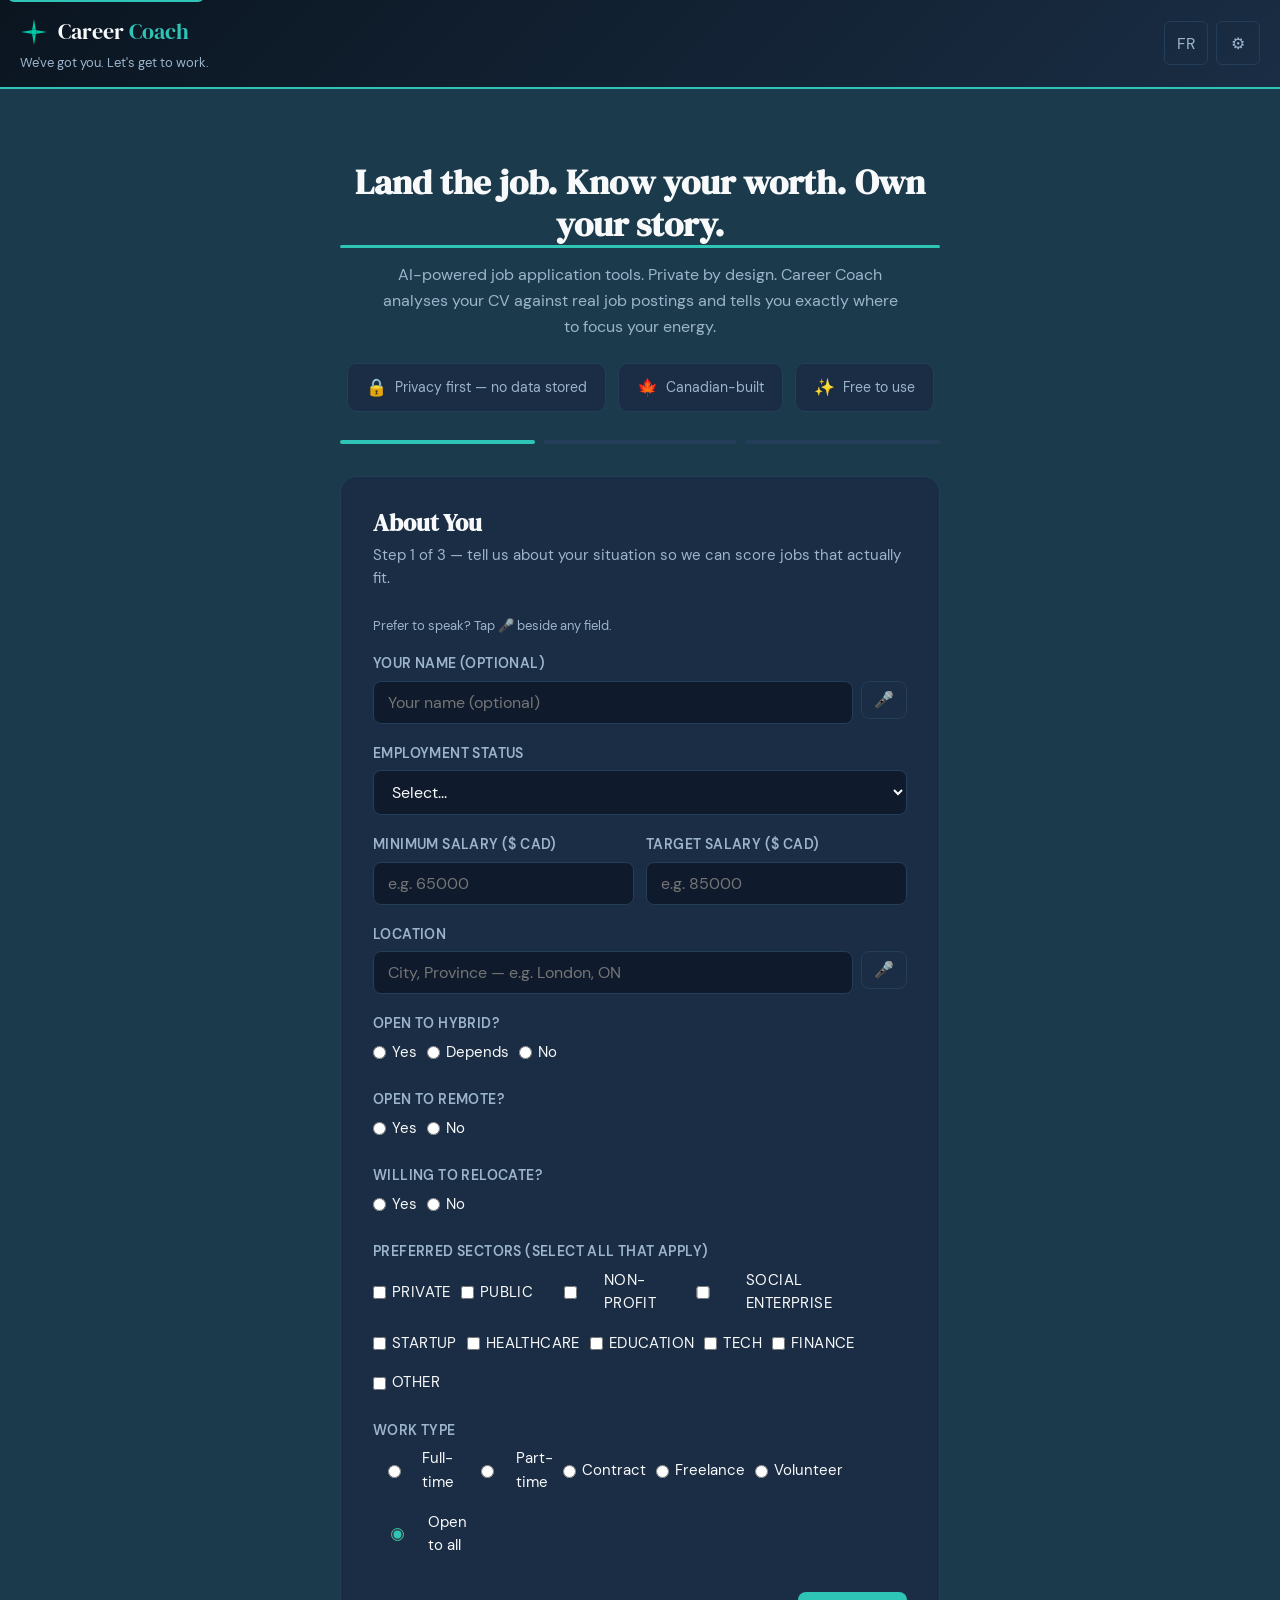
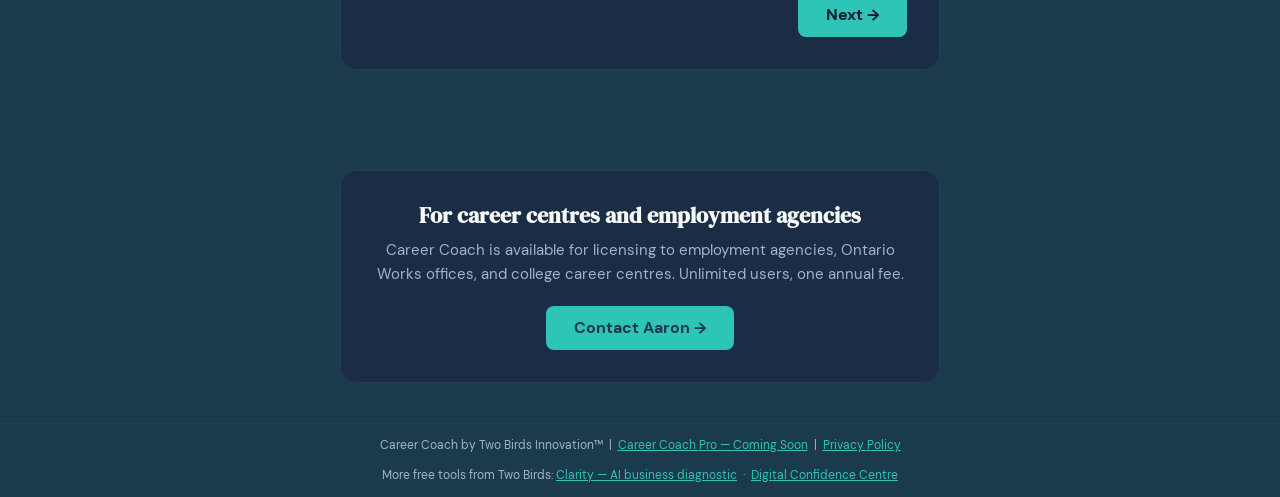
==== commit 0305d318: "feat(tokens): S-CAREERCOACH-P1-FIXES -- token file, contrast, lang toggle, BYOK framing Extract CSS " ====
--- a/index.html
+++ b/index.html
@@ -19,24 +19,9 @@
   <link rel="preload" href="fonts/dm-sans/DMSans-Bold.woff2" as="font" type="font/woff2" crossorigin>
   <link rel="stylesheet" href="fonts/dm-sans/dm-sans.css">
   <link rel="stylesheet" href="fonts/dm-serif-display/dm-serif-display.css">
+  <link rel="stylesheet" href="css/cc-tokens.css">
   <style>
     *, *::before, *::after { box-sizing: border-box; margin: 0; padding: 0; }
-
-    :root {
-      --navy: #1B3A4B;
-      --card: #1A2D44;
-      --border: #243d59;
-      --warm: #F8F9FA;
-      --teal: #2EC4B6;
-      --teal-dim: #239e93;
-      --amber: #FF9F1C;
-      --muted: #8AA0B8;
-      --green: #2ECC71;
-      --yellow: #F39C12;
-      --red: #E74C3C;
-      --purple: #9B59B6;
-      --bg: #0F1B2D;
-    }
 
     body { background: var(--navy); color: var(--warm); font-family: 'DM Sans', -apple-system, BlinkMacSystemFont, "Segoe UI", Roboto, sans-serif; min-height: 100vh; font-size: 16px; line-height: 1.6; }
     h1 { font-size: 40px; line-height: 1.2; }
@@ -929,7 +914,7 @@
       <div class="field-group" id="settingsApiKeyGroup">
         <label for="settingsApiKey"><span id="settingsApiKeyLabel">Anthropic API Key</span></label>
         <input type="password" id="settingsApiKey" placeholder="sk-ant-..." autocomplete="off">
-        <p id="settingsApiKeyNote" style="font-size:0.8em;color:var(--muted);margin-top:6px;">Stored only in your browser. Never sent anywhere except to the provider's API.</p>
+        <p id="settingsApiKeyNote" style="font-size:0.8em;color:var(--muted);margin-top:6px;">Your key is stored in your browser only — never on our servers. You control your data.</p>
         <p style="font-size:0.8em;margin-top:8px;"><a id="settingsGetKeyLink" href="https://console.anthropic.com" target="_blank" rel="noopener noreferrer" style="color:var(--teal);">Get an Anthropic API key →</a></p>
       </div>
       <button class="btn-primary" onclick="saveApiKey()" style="width:100%;">Save provider &amp; key</button>
--- a/fonts/dm-serif-display/dm-serif-display.css
+++ b/fonts/dm-serif-display/dm-serif-display.css
@@ -1,7 +1,6 @@
 /* DM Serif Display — self-hosted (SIL OFL 1.1).
    Regular weight only (matches the original Google Fonts import).
-   woff2 sourced via Fontsource CDN; licence from googlefonts/dm-fonts repo.
-   See OFL.txt for licence. */
+   woff2 from googlefonts/dm-fonts repo; licence in OFL.txt. */
 @font-face {
   font-family: 'DM Serif Display';
   font-style: normal;
--- a/css/cc-tokens.css
+++ b/css/cc-tokens.css
@@ -0,0 +1,22 @@
+/* Career Coach — Design Tokens
+   Single source of truth for all brand colours.
+   Import this file in every HTML page before any other stylesheet.
+   Updated: 2026-06-11 (S-CAREERCOACH-P1-FIXES)
+   Note: --muted lightened from #8AA0B8 to #9DB5CC for WCAG AA 4.5:1 on --card background.
+*/
+:root {
+  --bg:       #0F1B2D;
+  --navy:     #1B3A4B;
+  --card:     #1A2D44;
+  --border:   #243d59;
+  --warm:     #F8F9FA;
+  --teal:     #2EC4B6;
+  --teal-dim: #239e93;
+  --amber:     #FF9F1C;
+  --amber-dim: #e87f3a;
+  --muted:    #9DB5CC;
+  --green:    #2ECC71;
+  --yellow:   #F39C12;
+  --red:      #E74C3C;
+  --purple:   #9B59B6;
+}
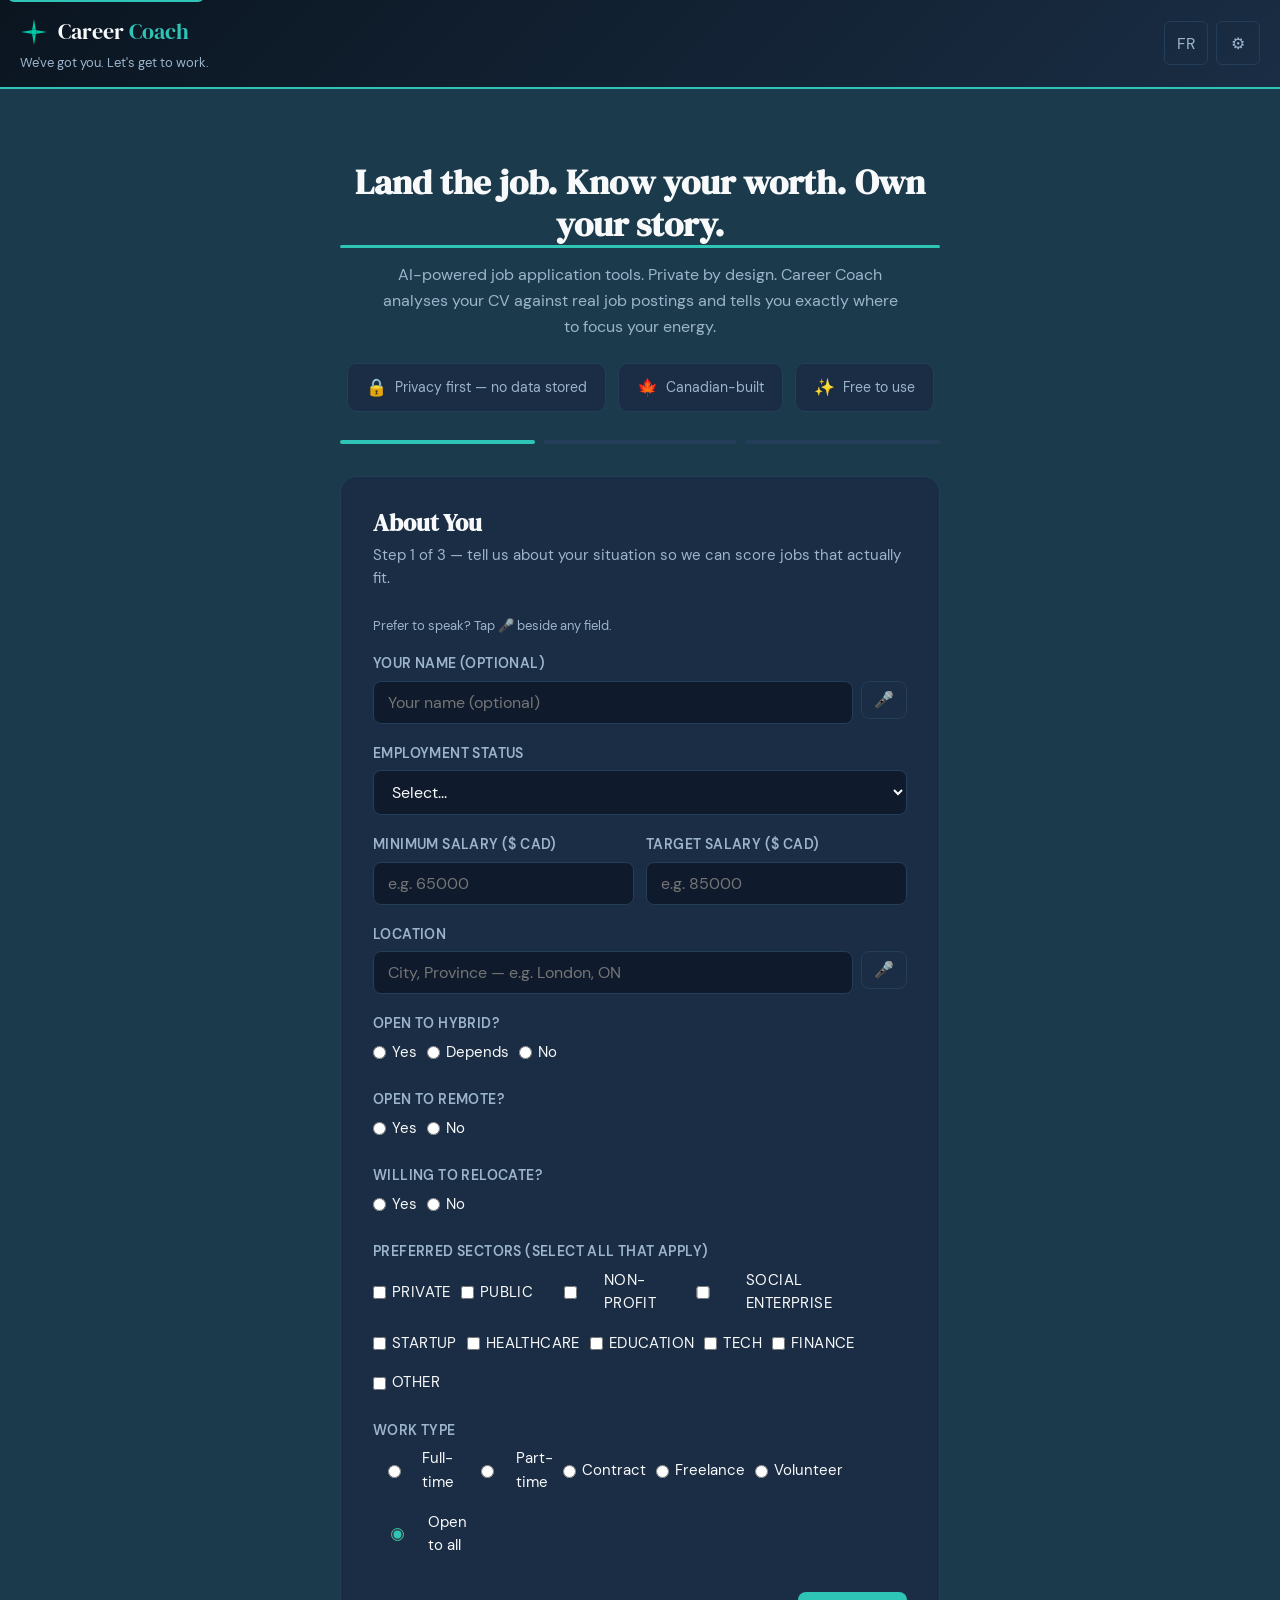
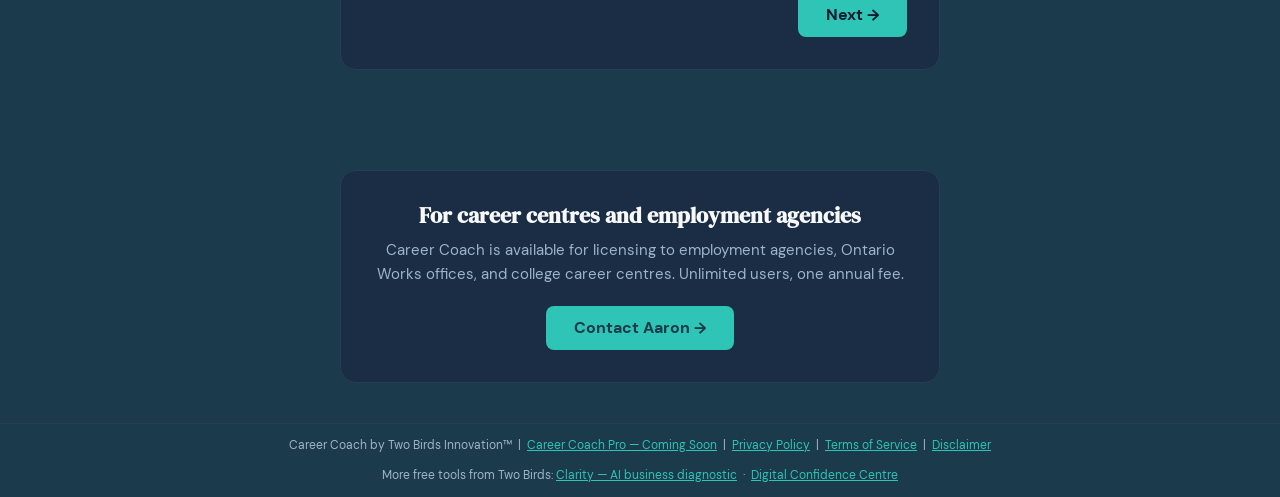
==== commit 4b7f3c3a: "feat(legal): add ToS/Privacy/Disclaimer pages + footer links Add terms.html and disclaimer.html (job" ====
--- a/index.html
+++ b/index.html
@@ -17,10 +17,13 @@
   <link rel="preload" href="fonts/dm-sans/DMSans-Medium.woff2" as="font" type="font/woff2" crossorigin>
   <link rel="preload" href="fonts/dm-sans/DMSans-SemiBold.woff2" as="font" type="font/woff2" crossorigin>
   <link rel="preload" href="fonts/dm-sans/DMSans-Bold.woff2" as="font" type="font/woff2" crossorigin>
-  <link rel="stylesheet" href="fonts/dm-sans/dm-sans.css">
-  <link rel="stylesheet" href="fonts/dm-serif-display/dm-serif-display.css">
-  <link rel="stylesheet" href="css/cc-tokens.css">
   <style>
+    :root{--bg:#0F1B2D;--navy:#1B3A4B;--card:#1A2D44;--border:#243d59;--warm:#F8F9FA;--teal:#2EC4B6;--teal-dim:#239e93;--amber:#FF9F1C;--amber-dim:#e87f3a;--muted:#9DB5CC;--green:#2ECC71;--yellow:#F39C12;--red:#E74C3C;--purple:#9B59B6}
+    @font-face{font-family:'DM Sans';font-style:normal;font-weight:400;font-display:swap;src:url('fonts/dm-sans/DMSans-Regular.woff2') format('woff2')}
+    @font-face{font-family:'DM Sans';font-style:normal;font-weight:500;font-display:swap;src:url('fonts/dm-sans/DMSans-Medium.woff2') format('woff2')}
+    @font-face{font-family:'DM Sans';font-style:normal;font-weight:600;font-display:swap;src:url('fonts/dm-sans/DMSans-SemiBold.woff2') format('woff2')}
+    @font-face{font-family:'DM Sans';font-style:normal;font-weight:700;font-display:swap;src:url('fonts/dm-sans/DMSans-Bold.woff2') format('woff2')}
+    @font-face{font-family:'DM Serif Display';font-style:normal;font-weight:400;font-display:swap;src:url('fonts/dm-serif-display/DMSerifDisplay-Regular.woff2') format('woff2')}
     *, *::before, *::after { box-sizing: border-box; margin: 0; padding: 0; }
 
     body { background: var(--navy); color: var(--warm); font-family: 'DM Sans', -apple-system, BlinkMacSystemFont, "Segoe UI", Roboto, sans-serif; min-height: 100vh; font-size: 16px; line-height: 1.6; }
@@ -1486,7 +1489,9 @@
 <div class="app-footer">
   <span data-en="Career Coach by Two Birds Innovation™" data-fr="Career Coach par Two Birds Innovation™">Career Coach by Two Birds Innovation™</span> &nbsp;|&nbsp;
   <a href="pricing.html">Career Coach Pro — Coming Soon</a> &nbsp;|&nbsp;
-  <a href="privacy.html" data-en="Privacy Policy" data-fr="Politique de confidentialité">Privacy Policy</a>
+  <a href="privacy.html" data-en="Privacy Policy" data-fr="Politique de confidentialité">Privacy Policy</a> &nbsp;|&nbsp;
+  <a href="terms.html" data-en="Terms of Service" data-fr="Conditions d'utilisation">Terms of Service</a> &nbsp;|&nbsp;
+  <a href="disclaimer.html" data-en="Disclaimer" data-fr="Avertissement">Disclaimer</a>
   <div style="margin-top:10px;font-size:0.95em;">
     <span data-en="More free tools from Two Birds:" data-fr="Plus d'outils gratuits de Two Birds :">More free tools from Two Birds:</span>
     <a href="https://twobirds-kramerica.github.io/clarity/" target="_blank" rel="noopener" data-en="Clarity — AI business diagnostic" data-fr="Clarity — diagnostic d'entreprise par IA">Clarity — AI business diagnostic</a>
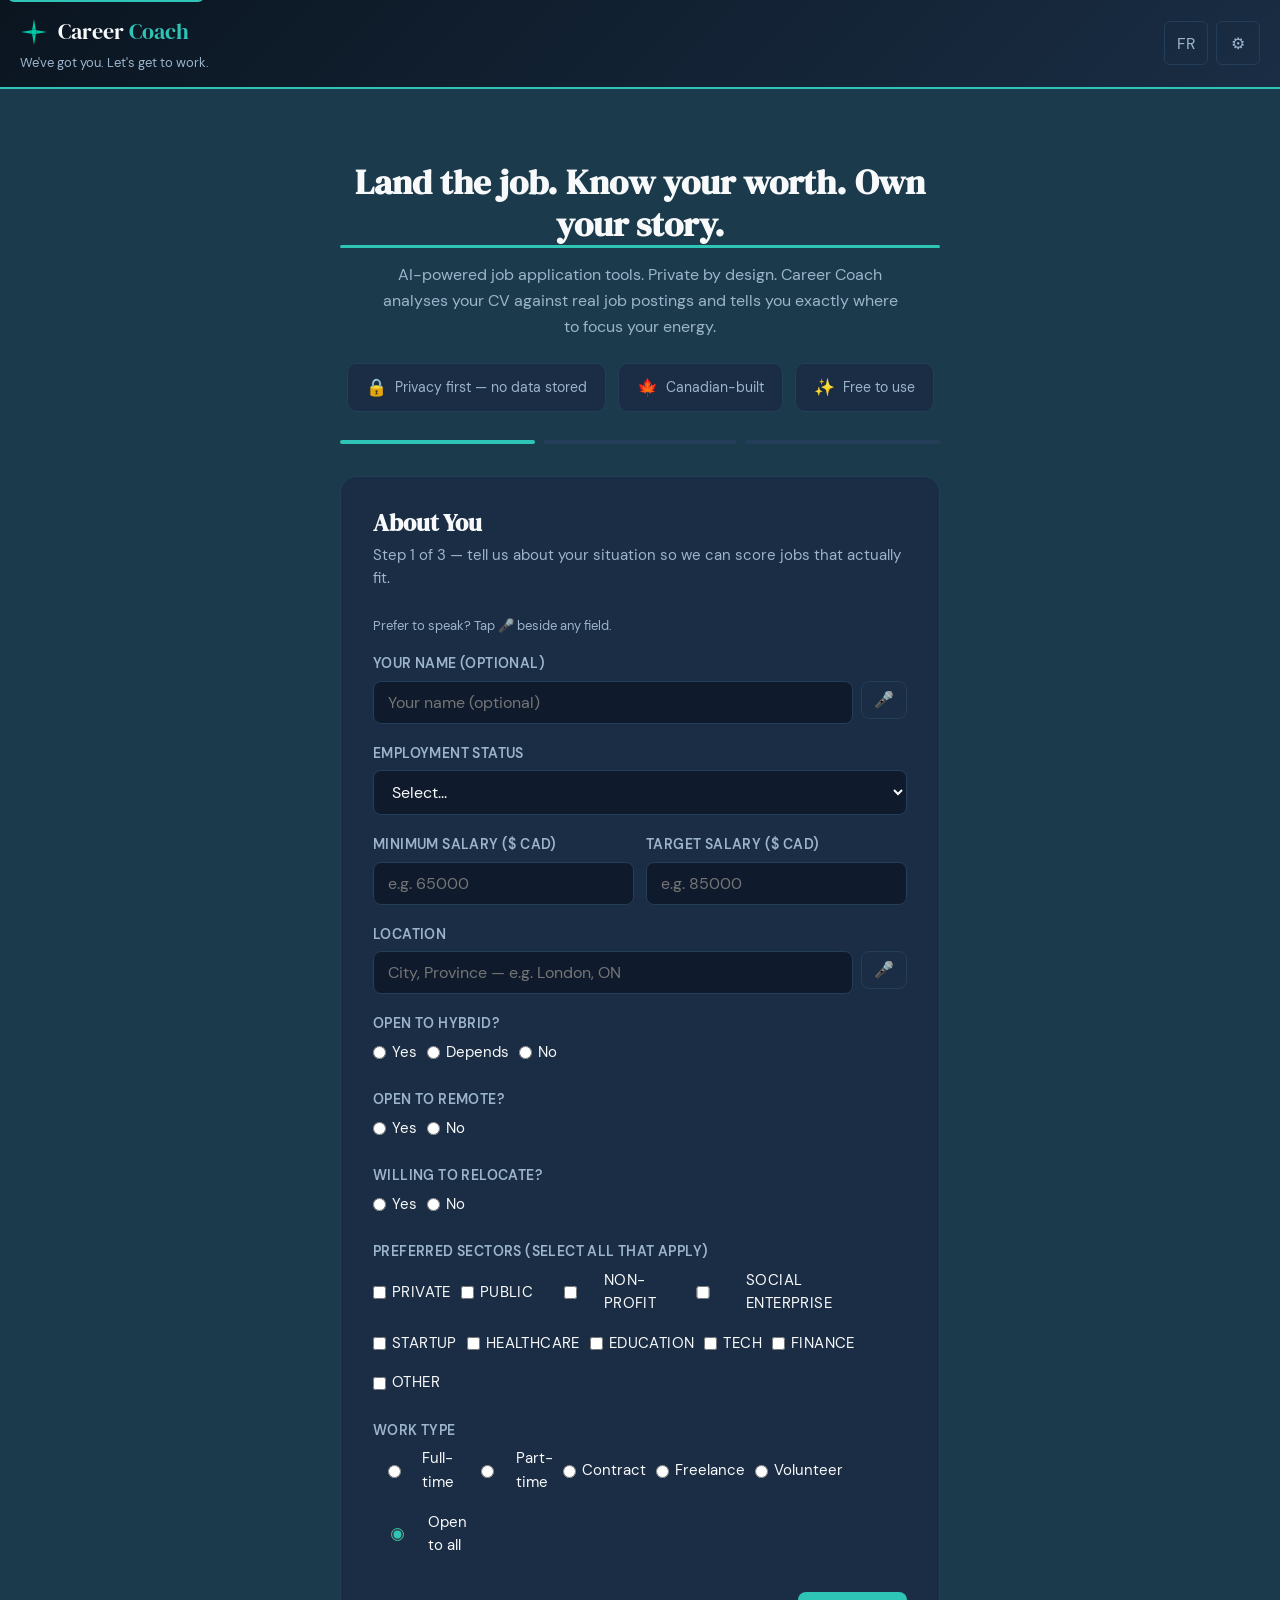
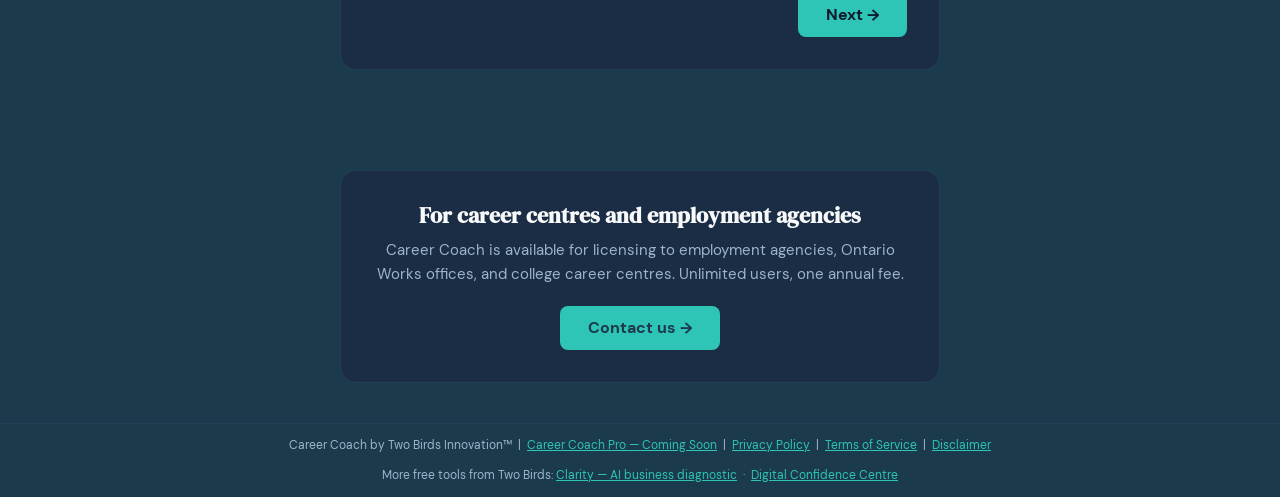
==== commit a4f88e47: "fix(privacy): remove personal name + personal email from all public pages Replace aaron.patzalek@gma" ====
--- a/index.html
+++ b/index.html
@@ -1482,7 +1482,7 @@
   <div style="background:var(--card);border:1px solid var(--border);border-radius:16px;padding:32px;text-align:center;">
     <h2 style="font-family:'DM Serif Display',serif;font-size:1.4rem;color:var(--warm);margin-bottom:8px;" data-en="For career centres and employment agencies" data-fr="Pour les centres de carrière et les agences d'emploi">For career centres and employment agencies</h2>
     <p style="color:var(--muted);font-size:0.95em;line-height:1.6;margin-bottom:20px;" data-en="Career Coach is available for licensing to employment agencies, Ontario Works offices, and college career centres. Unlimited users, one annual fee." data-fr="Career Coach est disponible sous licence pour les agences d'emploi, les bureaux d'Ontario au travail et les centres de carrière des collèges. Utilisateurs illimités, un frais annuel.">Career Coach is available for licensing to employment agencies, Ontario Works offices, and college career centres. Unlimited users, one annual fee.</p>
-    <a href="mailto:aaron.patzalek@gmail.com?subject=Career%20Coach%20B2B%20Inquiry" style="display:inline-block;background:var(--teal);color:#1B3A4B;font-weight:700;padding:12px 28px;border-radius:8px;text-decoration:none;font-size:1em;min-height:44px;line-height:20px;" data-en="Contact Aaron →" data-fr="Contacter Aaron →">Contact Aaron →</a>
+    <a href="mailto:twobirdsinnovation@gmail.com?subject=Career%20Coach%20B2B%20Inquiry" style="display:inline-block;background:var(--teal);color:#1B3A4B;font-weight:700;padding:12px 28px;border-radius:8px;text-decoration:none;font-size:1em;min-height:44px;line-height:20px;" data-en="Contact us →" data-fr="Contactez-nous →">Contact us →</a>
   </div>
 </div>
 
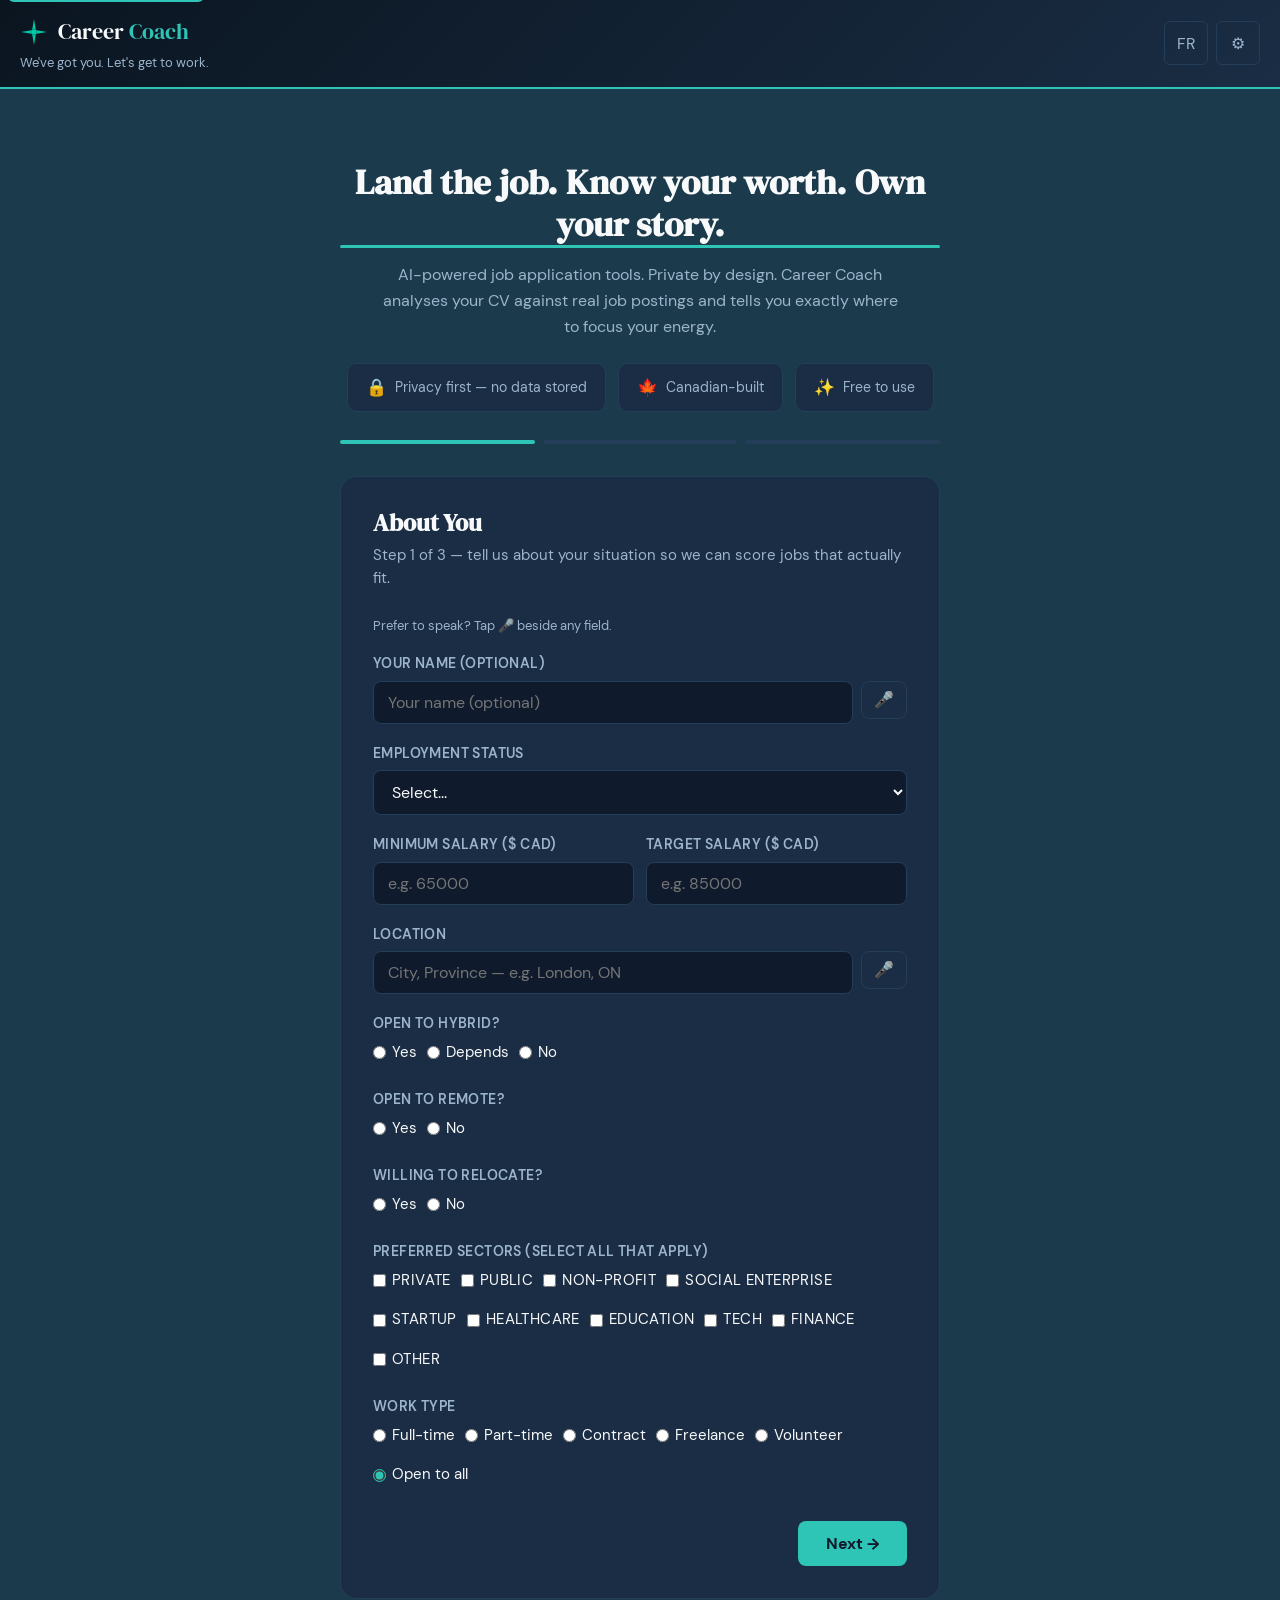
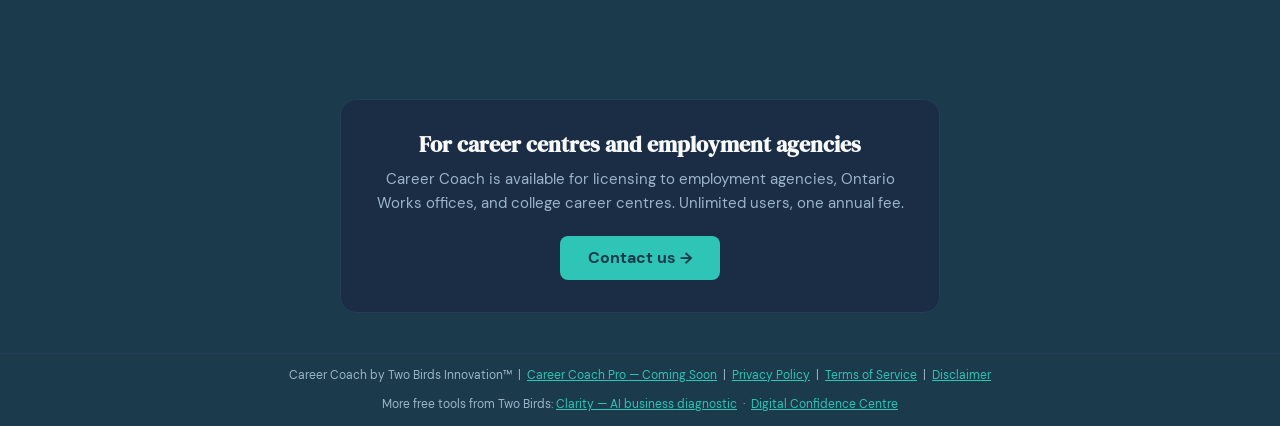
==== commit 08467b76: "fix(ui): stop checkbox/radio labels wrapping mid-text, breaking alignment .checkbox-group label and " ====
--- a/index.html
+++ b/index.html
@@ -85,7 +85,7 @@
     .field-group select option { background: var(--card); }
     .field-row { display: grid; grid-template-columns: 1fr 1fr; gap: 12px; }
     .radio-group { display: flex; gap: 10px; flex-wrap: wrap; }
-    .radio-group label { display: flex; align-items: center; gap: 6px; cursor: pointer; font-size: 0.92em; font-weight: 400; color: var(--warm); text-transform: none; letter-spacing: 0; }
+    .radio-group label { display: flex; align-items: center; gap: 6px; cursor: pointer; font-size: 0.92em; font-weight: 400; color: var(--warm); text-transform: none; letter-spacing: 0; white-space: nowrap; }
     .radio-group input[type=radio] { accent-color: var(--teal); }
 
     .priority-grid { display: grid; gap: 10px; }
@@ -368,7 +368,7 @@
 
     /* ── Checkboxes ── */
     .checkbox-group { display: flex; flex-wrap: wrap; gap: 10px; }
-    .checkbox-group label { display: flex; align-items: center; gap: 6px; cursor: pointer; font-size: 0.92em; color: var(--warm); font-weight: 400; }
+    .checkbox-group label { display: flex; align-items: center; gap: 6px; cursor: pointer; font-size: 0.92em; color: var(--warm); font-weight: 400; white-space: nowrap; }
     .checkbox-group input[type=checkbox] { accent-color: var(--teal); }
 
     /* ── 768px: two-column to single column ── */
